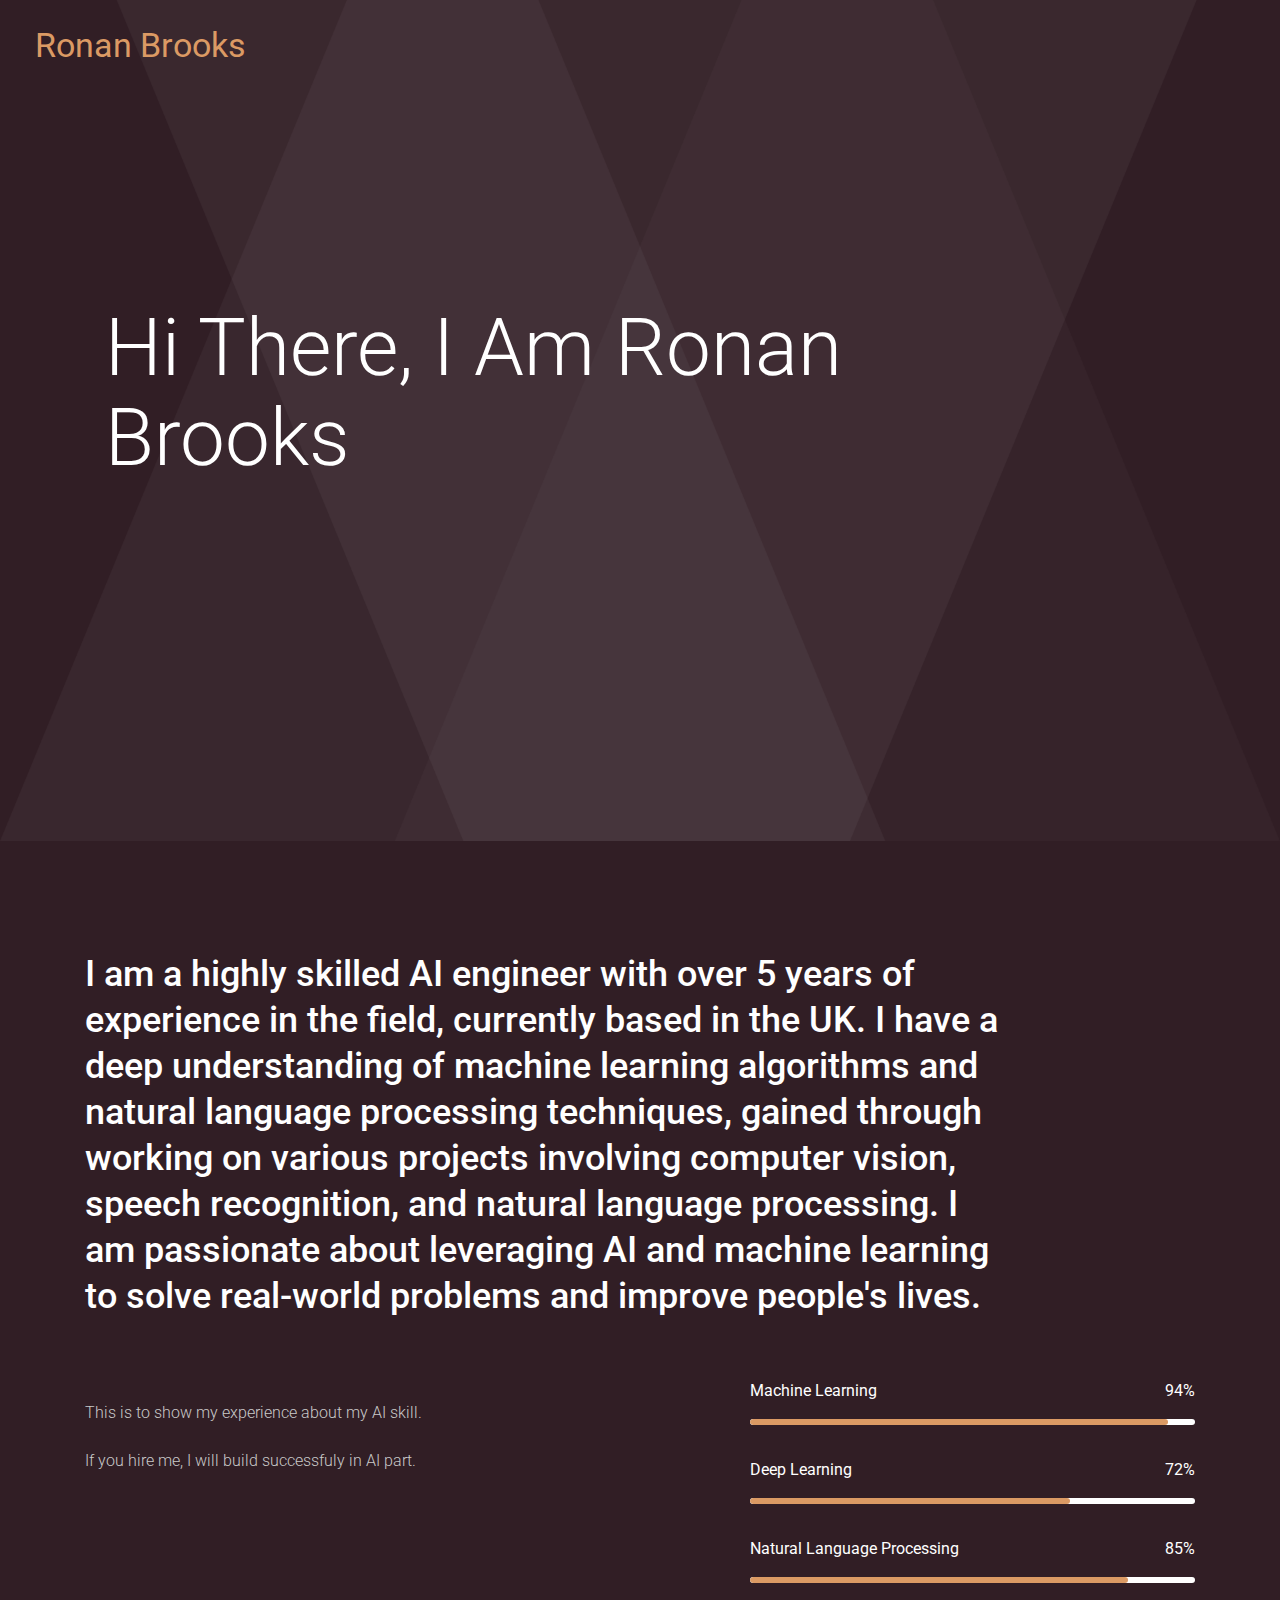
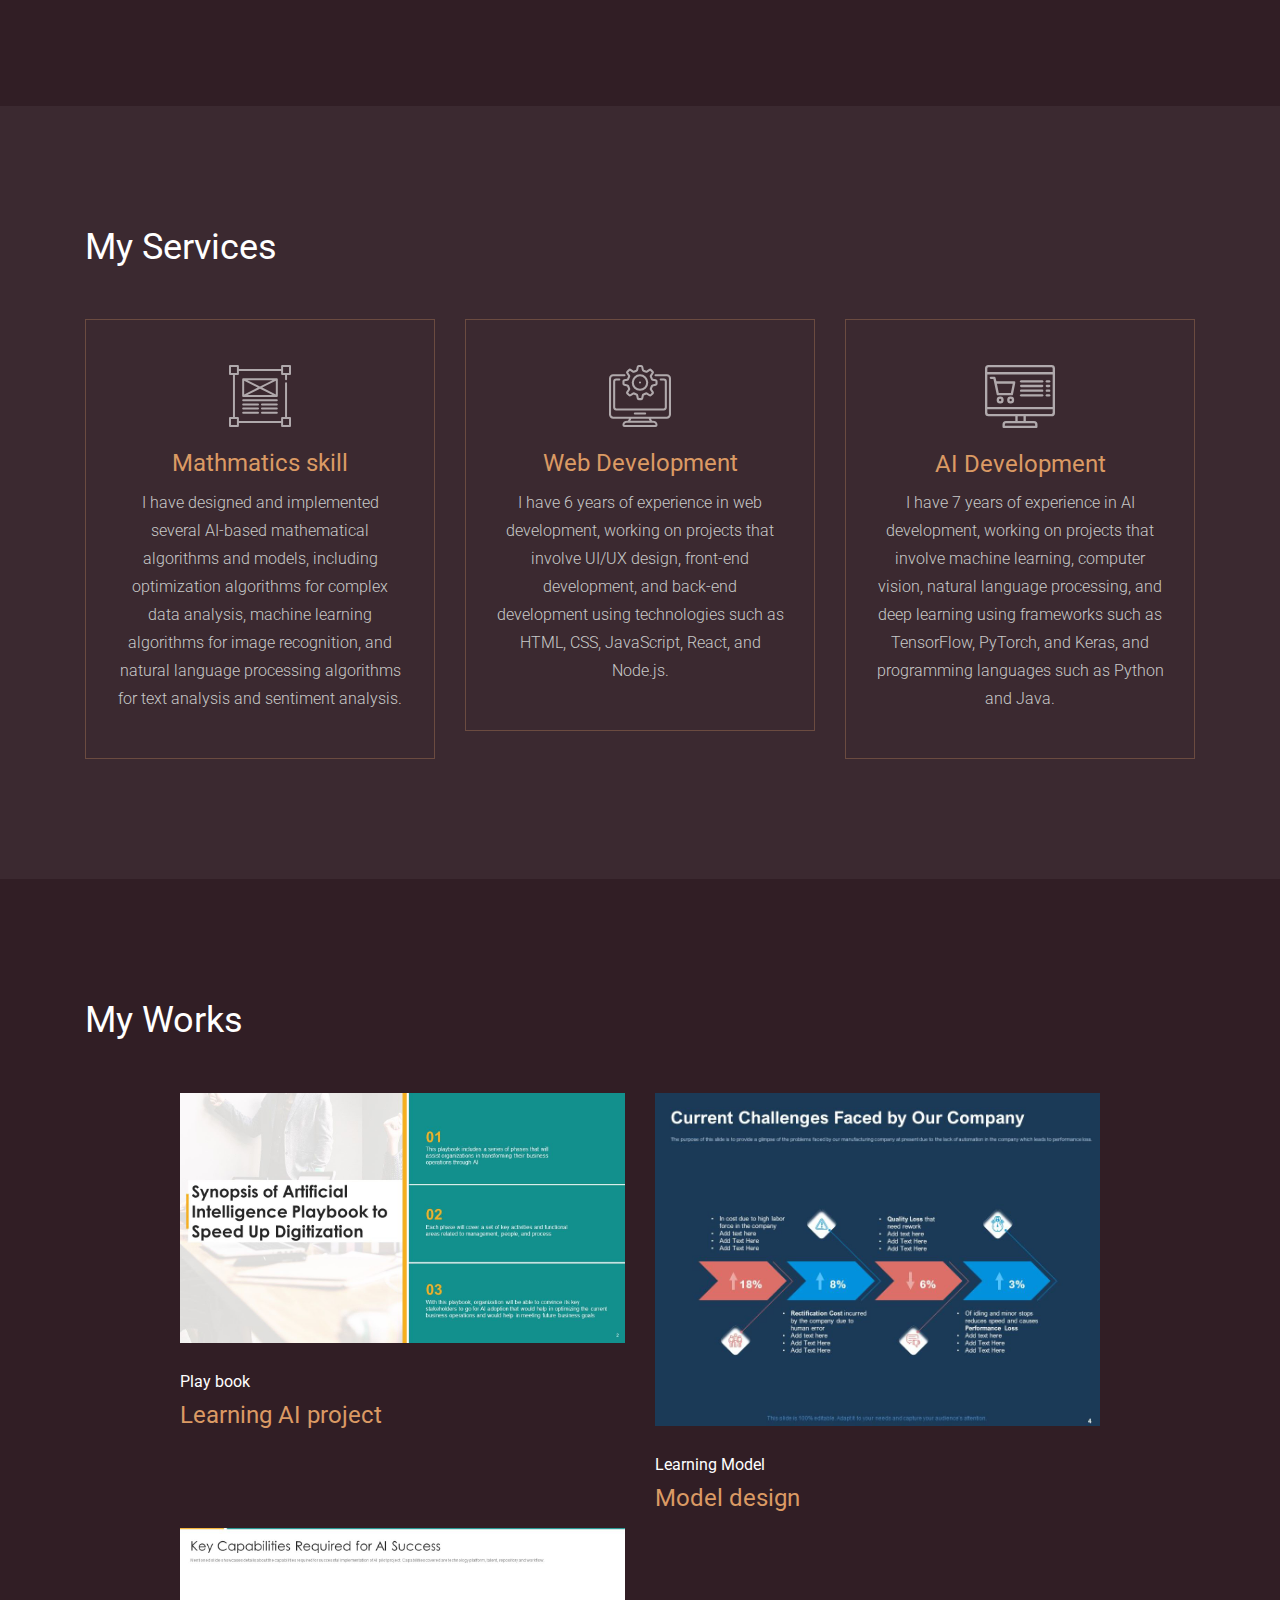
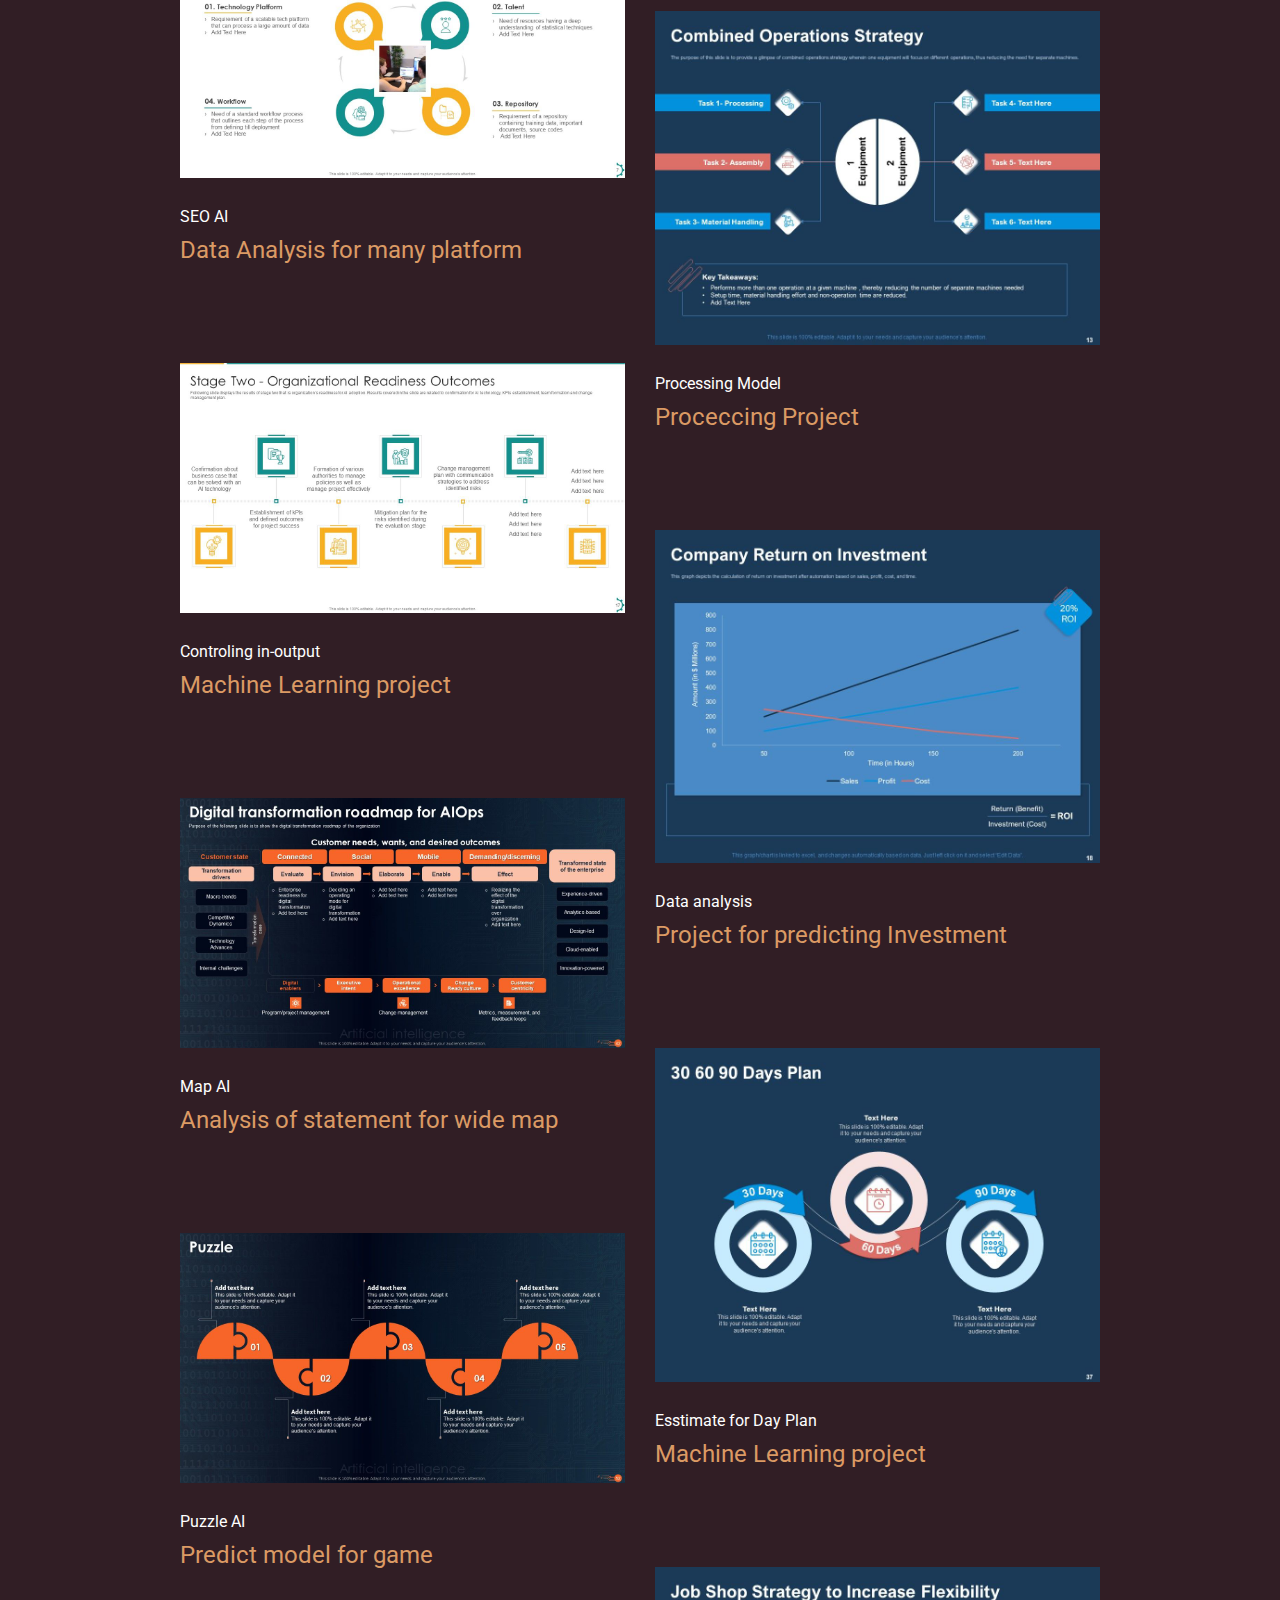
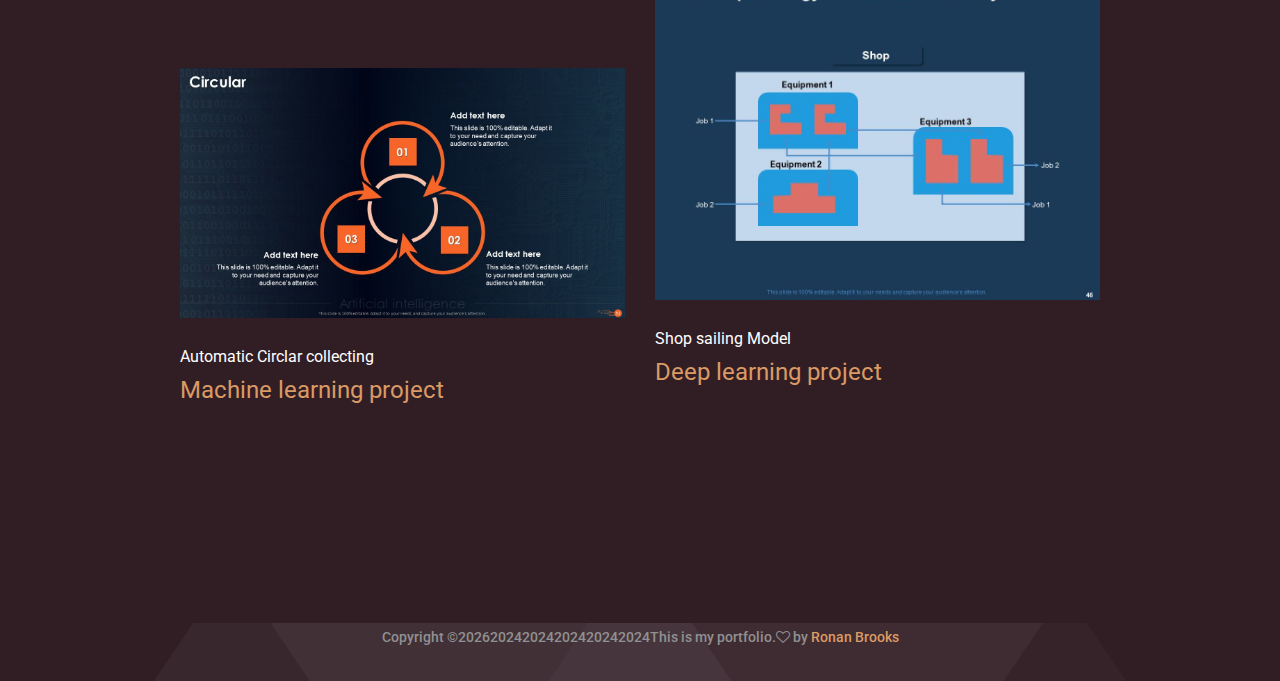
==== index.html @ c81366e7 "first update" ====
<!doctype html>
<html class="no-js" lang="zxx">

<head>
    <meta charset="utf-8">
    <meta http-equiv="x-ua-compatible" content="ie=edge">
    <title>Ronan Brooks</title>
    <meta name="description" content="">
    <meta name="viewport" content="width=device-width, initial-scale=1">

    <!-- <link rel="manifest" href="site.webmanifest"> -->
    <link rel="shortcut icon" type="image/x-icon" href="img/favicon.png">
    <!-- Place favicon.ico in the root directory -->

    <!-- CSS here -->
    <link rel="stylesheet" href="css/bootstrap.min.css">
    <link rel="stylesheet" href="css/owl.carousel.min.css">
    <link rel="stylesheet" href="css/magnific-popup.css">
    <link rel="stylesheet" href="css/font-awesome.min.css">
    <link rel="stylesheet" href="css/themify-icons.css">
    <link rel="stylesheet" href="css/nice-select.css">
    <link rel="stylesheet" href="css/flaticon.css">
    <link rel="stylesheet" href="css/gijgo.css">
    <link rel="stylesheet" href="css/animate.css">
    <link rel="stylesheet" href="css/slick.css">
    <link rel="stylesheet" href="css/slicknav.css">

    <link rel="stylesheet" href="css/style.css">
    <!-- <link rel="stylesheet" href="css/responsive.css"> -->
</head>

<body>
    <!--[if lte IE 9]>
            <p class="browserupgrade">You are using an <strong>outdated</strong> browser. Please <a href="https://browsehappy.com/">upgrade your browser</a> to improve your experience and security.</p>
        <![endif]-->

    <!-- header-start -->
    <header>
        <div class="header-area ">
            <div id="sticky-header" class="main-header-area sticky">
                <div class="container-fluid ">
                    <div class="header_bottom_border">
                        <div class="row align-items-center">
                            <div class="col-xl-3 col-lg-2">
                                <div class="logo">
                                    <a href="index.html" class="logo-title">
                                        Ronan Brooks
                                    </a>
                                </div>
                            </div>
                            <div class="col-xl-6 col-lg-7">
                                <div class="main-menu  d-none d-lg-block">
                                    <nav>
                                        <ul id="navigation">
                                            
                                            
                                        </ul>
                                    </nav>
                                </div>
                            </div>
                            <div class="col-xl-3 col-lg-3 d-none d-lg-block">
                                <div class="Appointment">
                                    <div class="book_btn d-none d-lg-block">
                                        
                                    </div>
                                </div>
                            </div>
                            <div class="col-12">
                                <div class="mobile_menu d-block d-lg-none"><div class="slicknav_menu"><a href="#" aria-haspopup="true" role="button" tabindex="0" class="slicknav_btn slicknav_collapsed" style="outline: none;"><span class="slicknav_menutxt">MENU</span><span class="slicknav_icon"><span class="slicknav_icon-bar"></span><span class="slicknav_icon-bar"></span><span class="slicknav_icon-bar"></span></span></a><ul class="slicknav_nav slicknav_hidden" aria-hidden="true" role="menu" style="display: none;">
                                            
                                            
                                        </ul></div><div class="slicknav_menu"><a href="#" aria-haspopup="true" role="button" tabindex="0" class="slicknav_btn slicknav_collapsed" style="outline: none;"><span class="slicknav_menutxt">MENU</span><span class="slicknav_icon"><span class="slicknav_icon-bar"></span><span class="slicknav_icon-bar"></span><span class="slicknav_icon-bar"></span></span></a><ul class="slicknav_nav slicknav_hidden" aria-hidden="true" role="menu" style="display: none;">
                                            
                                            
                                        </ul></div><div class="slicknav_menu"><a href="#" aria-haspopup="true" role="button" tabindex="0" class="slicknav_btn slicknav_collapsed" style="outline: none;"><span class="slicknav_menutxt">MENU</span><span class="slicknav_icon"><span class="slicknav_icon-bar"></span><span class="slicknav_icon-bar"></span><span class="slicknav_icon-bar"></span></span></a><ul class="slicknav_nav slicknav_hidden" aria-hidden="true" role="menu" style="display: none;">
                                            
                                            
                                        </ul></div><div class="slicknav_menu"><a href="#" aria-haspopup="true" role="button" tabindex="0" class="slicknav_btn slicknav_collapsed" style="outline: none;"><span class="slicknav_menutxt">MENU</span><span class="slicknav_icon"><span class="slicknav_icon-bar"></span><span class="slicknav_icon-bar"></span><span class="slicknav_icon-bar"></span></span></a><ul class="slicknav_nav slicknav_hidden" aria-hidden="true" role="menu" style="display: none;">
                                            
                                            
                                        </ul></div><div class="slicknav_menu"><a href="#" aria-haspopup="true" role="button" tabindex="0" class="slicknav_btn slicknav_collapsed" style="outline: none;"><span class="slicknav_menutxt">MENU</span><span class="slicknav_icon"><span class="slicknav_icon-bar"></span><span class="slicknav_icon-bar"></span><span class="slicknav_icon-bar"></span></span></a><ul class="slicknav_nav slicknav_hidden" aria-hidden="true" role="menu" style="display: none;">
                                            <li><a href="single-blog.html" role="menuitem" tabindex="-1">Resume</a></li>
                                            <li><a href="contact.html" role="menuitem" tabindex="-1">Contact</a></li>
                                        </ul></div></div>
                            </div>
                        </div>
                    </div>

                </div>
            </div>
        </div>
    </header>
    <!-- header-end -->

    <!-- slider_area_start -->
    <div class="slider_area">
        <div class="single_slider  d-flex align-items-center slider_bg_1"">
                        <img src="../Ronan Brooks/img/about/sss.PNG" style="opacity: 0.4;border-radius: 50%; display: flex; padding-left: 40px;" alt="">
            <div class="container">
                <div class="row align-items-center position-relative">
                    <div class="col-lg-9">
                        <div class="slider_text">
                            <h3>Hi there, I am Ronan Brooks 
                                </h3>
                        
                        </div>
                    </div>
                    <div class="my_img d-none d-lg-block">
                        <!-- <img src="../Ronan Brooks/img/about/sss.PNG" style="opacity: 0.4;" alt=""> -->
                    </div>
                </div>
            </div>
        </div>
    </div>
    <!-- slider_area_end -->

    <div class="download_area">
        <div class="container">
            <div class="row">
                <div class="col-xl-10">
                    <div class="download_text">
                        <h3>I am a highly skilled AI engineer with over 5 years of experience in the field, currently based in the UK.
                            I have a deep understanding of machine learning algorithms and natural language processing techniques, gained through working on various projects involving computer vision, speech recognition, and natural language processing.
                            I am passionate about leveraging AI and machine learning to solve real-world problems and improve people's lives. </h3>
                    </div>
                </div>
            </div>
            <div class="row">
                <div class="col-lg-6 col-md-6">
                    <div class="download_left">
                        <p>This is to show my experience about my AI skill.
                        </p>
                        <p>If you hire me, I will build successfuly in AI part. </p>
                        
                    </div>
                </div>
                <div class="col-lg-5 offset-lg-1 col-md-6">
                    <div class="progress_skills">
                        <div class="single_progress">
                            <div class="label d-flex justify-content-between">
                                <span>Machine Learning</span>
                                <span>94%</span>
                            </div>
                                <div class="progress">
                                        <div class="progress-bar " role="progressbar" style="width: 94%" aria-valuenow="25" aria-valuemin="0" aria-valuemax="100"></div>
                                      </div>
                        </div>
                        <div class="single_progress">
                                <div class="label d-flex justify-content-between">
                                        <span>Deep Learning</span>
                                        <span>72%</span>
                                    </div>
                                <div class="progress">
                                        <div class="progress-bar " role="progressbar" style="width: 72%" aria-valuenow="25" aria-valuemin="0" aria-valuemax="100"></div>
                                      </div>
                        </div>
                        <div class="single_progress">
                                <div class="label d-flex justify-content-between">
                                        <span>Natural Language Processing</span>
                                        <span>85%</span>
                                    </div>
                                <div class="progress">
                                        <div class="progress-bar" role="progressbar" style="width: 85%" aria-valuenow="25" aria-valuemin="0" aria-valuemax="100"></div>
                                      </div>
                        </div>
                    </div>
                </div>
            </div>
        </div>
    </div>

    <!-- service_area start  -->
    <div class="service_area">
        <div class="container">
            <div class="row">
                <div class="col-xl-12">
                    <div class="section_title mb-50">
                        <h3>My Services</h3>
                    </div>
                </div>
            </div>
            <div class="row">
                <div class="col-lg-4 col-md-6">
                    <div class="single_service text-center">
                        <div class="icon">
                            <img src="img/svg_icon/1.svg" alt="">
                        </div>
                        <h3>
                                Mathmatics skill
                        </h3>
                        <p>I have designed and implemented several AI-based mathematical algorithms and models, including optimization algorithms for complex data analysis, machine learning algorithms for image recognition, and natural language processing algorithms for text analysis and sentiment analysis.</p>
                    </div>
                </div>
                <div class="col-lg-4 col-md-6">
                    <div class="single_service text-center">
                        <div class="icon">
                            <img src="img/svg_icon/2.svg" alt="">
                        </div>
                        <h3>
                                Web Development
                        </h3>
                        <p>I have 6 years of experience in web development, working on projects that involve UI/UX design, front-end development, and back-end development using technologies such as HTML, CSS, JavaScript, React, and Node.js.</p>
                    </div>
                </div>
                <div class="col-lg-4 col-md-6">
                    <div class="single_service text-center">
                        <div class="icon">
                            <img src="img/svg_icon/3.svg" alt="">
                        </div>
                        <h3>
                                AI Development
                        </h3>
                        <p>I have 7 years of experience in AI development, working on projects that involve machine learning, computer vision, natural language processing, and deep learning using frameworks such as TensorFlow, PyTorch, and Keras, and programming languages such as Python and Java.</p>
                    </div>
                </div>
            </div>
        </div>
    </div>
    <!-- service_area end  -->

    <!-- gallery_area start  -->
    <div class="gallery_area">
        <div class="container">
            <div class="row">
                <div class="col-xl-12">
                    <div class="section_title mb-50">
                        <h3>My Works</h3>
                    </div>
                </div>
            </div>
            <div class="row justify-content-center">
                <div class="col-xl-10 col-lg-10">
                    <div class="row">
                        <div class="col-xl-6 col-lg-6 col-md-6">
                            <div class="single_gallery">
                                <div class="thumb">
                                    <img src="img/gallery/12.jpg" alt="">
                                </div>
                                <div class="gallery_heading">
                                    <span>Play book</span>
                                    <a href="works_details.html"><h4>Learning AI project</h4></a>
                                </div>
                            </div>
                            <div class="single_gallery">
                                <div class="thumb">
                                    <img src="img/gallery/13.jpg" alt="">
                                </div>
                                <div class="gallery_heading">
                                    <span>SEO AI</span>
                                    <a href="works_details.html"><h4>Data Analysis for many platform</h4></a>
                                </div>
                            </div>
                            <div class="single_gallery">
                                <div class="thumb">
                                    <img src="img/gallery/14.jpg" alt="">
                                </div>
                                <div class="gallery_heading">
                                    <span>Controling in-output</span>
                                    <a href="works_details.html"><h4>Machine Learning project</h4></a>
                                </div>
                            </div>
                            
                            <div class="single_gallery">
                                
                                
                            </div>
                            
                            
                            
                            <div class="single_gallery">
                                <div class="thumb">
                                    <img src="img/gallery/20.jpg" alt="">
                                </div>
                                <div class="gallery_heading">
                                    <span>Map AI</span>
                                    <a href="works_details.html"><h4>Analysis of statement for wide map</h4></a>
                                </div>
                            </div>
                            <div class="single_gallery">
                                <div class="thumb">
                                    <img src="img/gallery/21.jpg" alt="">
                                </div>
                                <div class="gallery_heading">
                                    <span>Puzzle AI</span>
                                    <a href="works_details.html"><h4>Predict model for game</h4></a>
                                </div>
                            </div>
                            <div class="single_gallery">
                                <div class="thumb">
                                    <img src="img/gallery/22.jpg" alt="">
                                </div>
                                <div class="gallery_heading">
                                    <span>Automatic Circlar collecting</span>
                                    <a href="works_details.html"><h4>Machine learning project</h4></a>
                                </div>
                            </div>

                        </div>
                        <div class="col-xl-6 col-lg-6 col-md-6">
                            <div class="single_gallery">
                                <div class="thumb">
                                    <img src="img/gallery/1.jpg" alt="">
                                </div>
                                <div class="gallery_heading">
                                    <span>Learning Model</span>
                                    <a href="works_details.html"><h4>Model design</h4></a>
                                </div>
                            </div>
                            <div class="single_gallery">
                                <div class="thumb">
                                    <img src="img/gallery/2.jpg" alt="">
                                </div>
                                <div class="gallery_heading">
                                    <span>Processing Model</span>
                                    <a href="works_details.html"><h4>Proceccing Project</h4></a>
                                </div>
                            </div>
                            <div class="single_gallery">
                                <div class="thumb">
                                    <img src="img/gallery/3.jpg" alt="">
                                </div>
                                <div class="gallery_heading">
                                    <span>Data analysis</span>
                                    <a href="works_details.html"><h4>Project for predicting Investment</h4></a>
                                </div>
                            </div>
                            <div class="single_gallery">
                                <div class="thumb">
                                    <img src="img/gallery/4.jpg" alt="">
                                </div>
                                <div class="gallery_heading">
                                    <span>Esstimate for Day Plan</span>
                                    <a href="works_details.html"><h4>Machine Learning project</h4></a>
                                </div>
                            </div>
                            <div class="single_gallery">
                                <div class="thumb">
                                    <img src="img/gallery/5.jpg" alt="">
                                </div>
                                <div class="gallery_heading">
                                    <span>Shop sailing Model</span>
                                    <a href="works_details.html"><h4>Deep learning project</h4></a>
                                </div>
                            </div>
                            
                            
                            
                            
                            

                        </div>                        
                    </div>
                    <div class="row">
                        
                    </div>
                </div>
            </div>
        </div>
    </div>
    <!-- gallery_area end  -->

        <!-- testimonial_area  -->
        
        <!-- /testimonial_area  -->
    

    <!-- footer start -->
    <footer class="footer">
        
        <div class="copy-right_text">
            <div class="container">
                <div class="footer_border"></div>
                <div class="row">
                    <div class="col-xl-12">
                        <p class="copy_right text-center">
                            <!-- Link back to Colorlib can't be removed. Template is licensed under CC BY 3.0. -->
Copyright ©<script>document.write(new Date().getFullYear());</script>20242024202420242024This is my portfolio.<i class="fa fa-heart-o" aria-hidden="true"></i> by <a href="#" target="_blank">Ronan Brooks</a>
<!-- Link back to Colorlib can't be removed. Template is licensed under CC BY 3.0. -->
                        </p>
                    </div>
                </div>
            </div>
        </div>
    </footer>
    <!--/ footer end  -->

    <!-- link that opens popup -->
    <script src=" https://cdnjs.cloudflare.com/ajax/libs/jqueryui/1.12.1/jquery-ui.min.js"> </script>
    <!-- JS here -->
    <script src="js/vendor/modernizr-3.5.0.min.js"></script>
    <script src="js/vendor/jquery-1.12.4.min.js"></script>
    <script src="js/popper.min.js"></script>
    <script src="js/bootstrap.min.js"></script>
    <script src="js/owl.carousel.min.js"></script>
    <script src="js/isotope.pkgd.min.js"></script>
    <script src="js/ajax-form.js"></script>
    <script src="js/waypoints.min.js"></script>
    <script src="js/jquery.counterup.min.js"></script>
    <script src="js/imagesloaded.pkgd.min.js"></script>
    <script src="js/scrollIt.js"></script>
    <script src="js/jquery.scrollUp.min.js"></script>
    <script src="js/wow.min.js"></script>
    <script src="js/nice-select.min.js"></script>
    <script src="js/jquery.slicknav.min.js"></script>
    <script src="js/jquery.magnific-popup.min.js"></script>
    <script src="js/plugins.js"></script>
    <!-- <script src="js/gijgo.min.js"></script> -->
    <script src="js/slick.min.js"></script>



    <!--contact js-->
    <script src="js/contact.js"></script>
    <script src="js/jquery.ajaxchimp.min.js"></script>
    <script src="js/jquery.form.js"></script>
    <script src="js/jquery.validate.min.js"></script>
    <script src="js/mail-script.js"></script>


    <script src="js/main.js"></script>


<a id="scrollUp" href="#top" style="position: fixed; z-index: 2147483647; display: none;"><i class="fa fa-angle-double-up"></i></a>

<a id="scrollUp" href="#top" style="position: fixed; z-index: 2147483647;"><i class="fa fa-angle-double-up"></i></a>

<a id="scrollUp" href="#top" style="position: fixed; z-index: 2147483647; display: block;"><i class="fa fa-angle-double-up"></i></a></body>

</html>
---- css/themify-icons.css ----
@font-face {
	font-family: 'themify';
	src:url('../fonts/themify.eot?-fvbane');
	src:url('../fonts/themify.eot?#iefix-fvbane') format('embedded-opentype'),
		url('../fonts/themify.woff?-fvbane') format('woff'),
		url('../fonts/themify.ttf?-fvbane') format('truetype'),
		url('../fonts/themify.svg?-fvbane#themify') format('svg');
	font-weight: normal;
	font-style: normal;
}

[class^="ti-"], [class*=" ti-"] {
	font-family: 'themify';
	/* speak: none; */
	font-style: normal;
	font-weight: normal;
	font-variant: normal;
	text-transform: none;
	line-height: 1;

	/* Better Font Rendering =========== */
	-webkit-font-smoothing: antialiased;
	-moz-osx-font-smoothing: grayscale;
}

.ti-wand:before {
	content: "\e600";
}
.ti-volume:before {
	content: "\e601";
}
.ti-user:before {
	content: "\e602";
}
.ti-unlock:before {
	content: "\e603";
}
.ti-unlink:before {
	content: "\e604";
}
.ti-trash:before {
	content: "\e605";
}
.ti-thought:before {
	content: "\e606";
}
.ti-target:before {
	content: "\e607";
}
.ti-tag:before {
	content: "\e608";
}
.ti-tablet:before {
	content: "\e609";
}
.ti-star:before {
	content: "\e60a";
}
.ti-spray:before {
	content: "\e60b";
}
.ti-signal:before {
	content: "\e60c";
}
.ti-shopping-cart:before {
	content: "\e60d";
}
.ti-shopping-cart-full:before {
	content: "\e60e";
}
.ti-settings:before {
	content: "\e60f";
}
.ti-search:before {
	content: "\e610";
}
.ti-zoom-in:before {
	content: "\e611";
}
.ti-zoom-out:before {
	content: "\e612";
}
.ti-cut:before {
	content: "\e613";
}
.ti-ruler:before {
	content: "\e614";
}
.ti-ruler-pencil:before {
	content: "\e615";
}
.ti-ruler-alt:before {
	content: "\e616";
}
.ti-bookmark:before {
	content: "\e617";
}
.ti-bookmark-alt:before {
	content: "\e618";
}
.ti-reload:before {
	content: "\e619";
}
.ti-plus:before {
	content: "\e61a";
}
.ti-pin:before {
	content: "\e61b";
}
.ti-pencil:before {
	content: "\e61c";
}
.ti-pencil-alt:before {
	content: "\e61d";
}
.ti-paint-roller:before {
	content: "\e61e";
}
.ti-paint-bucket:before {
	content: "\e61f";
}
.ti-na:before {
	content: "\e620";
}
.ti-mobile:before {
	content: "\e621";
}
.ti-minus:before {
	content: "\e622";
}
.ti-medall:before {
	content: "\e623";
}
.ti-medall-alt:before {
	content: "\e624";
}
.ti-marker:before {
	content: "\e625";
}
.ti-marker-alt:before {
	content: "\e626";
}
.ti-arrow-up:before {
	content: "\e627";
}
.ti-arrow-right:before {
	content: "\e628";
}
.ti-arrow-left:before {
	content: "\e629";
}
.ti-arrow-down:before {
	content: "\e62a";
}
.ti-lock:before {
	content: "\e62b";
}
.ti-location-arrow:before {
	content: "\e62c";
}
.ti-link:before {
	content: "\e62d";
}
.ti-layout:before {
	content: "\e62e";
}
.ti-layers:before {
	content: "\e62f";
}
.ti-layers-alt:before {
	content: "\e630";
}
.ti-key:before {
	content: "\e631";
}
.ti-import:before {
	content: "\e632";
}
.ti-image:before {
	content: "\e633";
}
.ti-heart:before {
	content: "\e634";
}
.ti-heart-broken:before {
	content: "\e635";
}
.ti-hand-stop:before {
	content: "\e636";
}
.ti-hand-open:before {
	content: "\e637";
}
.ti-hand-drag:before {
	content: "\e638";
}
.ti-folder:before {
	content: "\e639";
}
.ti-flag:before {
	content: "\e63a";
}
.ti-flag-alt:before {
	content: "\e63b";
}
.ti-flag-alt-2:before {
	content: "\e63c";
}
.ti-eye:before {
	content: "\e63d";
}
.ti-export:before {
	content: "\e63e";
}
.ti-exchange-vertical:before {
	content: "\e63f";
}
.ti-desktop:before {
	content: "\e640";
}
.ti-cup:before {
	content: "\e641";
}
.ti-crown:before {
	content: "\e642";
}
.ti-comments:before {
	content: "\e643";
}
.ti-comment:before {
	content: "\e644";
}
.ti-comment-alt:before {
	content: "\e645";
}
.ti-close:before {
	content: "\e646";
}
.ti-clip:before {
	content: "\e647";
}
.ti-angle-up:before {
	content: "\e648";
}
.ti-angle-right:before {
	content: "\e649";
}
.ti-angle-left:before {
	content: "\e64a";
}
.ti-angle-down:before {
	content: "\e64b";
}
.ti-check:before {
	content: "\e64c";
}
.ti-check-box:before {
	content: "\e64d";
}
.ti-camera:before {
	content: "\e64e";
}
.ti-announcement:before {
	content: "\e64f";
}
.ti-brush:before {
	content: "\e650";
}
.ti-briefcase:before {
	content: "\e651";
}
.ti-bolt:before {
	content: "\e652";
}
.ti-bolt-alt:before {
	content: "\e653";
}
.ti-blackboard:before {
	content: "\e654";
}
.ti-bag:before {
	content: "\e655";
}
.ti-move:before {
	content: "\e656";
}
.ti-arrows-vertical:before {
	content: "\e657";
}
.ti-arrows-horizontal:before {
	content: "\e658";
}
.ti-fullscreen:before {
	content: "\e659";
}
.ti-arrow-top-right:before {
	content: "\e65a";
}
.ti-arrow-top-left:before {
	content: "\e65b";
}
.ti-arrow-circle-up:before {
	content: "\e65c";
}
.ti-arrow-circle-right:before {
	content: "\e65d";
}
.ti-arrow-circle-left:before {
	content: "\e65e";
}
.ti-arrow-circle-down:before {
	content: "\e65f";
}
.ti-angle-double-up:before {
	content: "\e660";
}
.ti-angle-double-right:before {
	content: "\e661";
}
.ti-angle-double-left:before {
	content: "\e662";
}
.ti-angle-double-down:before {
	content: "\e663";
}
.ti-zip:before {
	content: "\e664";
}
.ti-world:before {
	content: "\e665";
}
.ti-wheelchair:before {
	content: "\e666";
}
.ti-view-list:before {
	content: "\e667";
}
.ti-view-list-alt:before {
	content: "\e668";
}
.ti-view-grid:before {
	content: "\e669";
}
.ti-uppercase:before {
	content: "\e66a";
}
.ti-upload:before {
	content: "\e66b";
}
.ti-underline:before {
	content: "\e66c";
}
.ti-truck:before {
	content: "\e66d";
}
.ti-timer:before {
	content: "\e66e";
}
.ti-ticket:before {
	content: "\e66f";
}
.ti-thumb-up:before {
	content: "\e670";
}
.ti-thumb-down:before {
	content: "\e671";
}
.ti-text:before {
	content: "\e672";
}
.ti-stats-up:before {
	content: "\e673";
}
.ti-stats-down:before {
	content: "\e674";
}
.ti-split-v:before {
	content: "\e675";
}
.ti-split-h:before {
	content: "\e676";
}
.ti-smallcap:before {
	content: "\e677";
}
.ti-shine:before {
	content: "\e678";
}
.ti-shift-right:before {
	content: "\e679";
}
.ti-shift-left:before {
	content: "\e67a";
}
.ti-shield:before {
	content: "\e67b";
}
.ti-notepad:before {
	content: "\e67c";
}
.ti-server:before {
	content: "\e67d";
}
.ti-quote-right:before {
	content: "\e67e";
}
.ti-quote-left:before {
	content: "\e67f";
}
.ti-pulse:before {
	content: "\e680";
}
.ti-printer:before {
	content: "\e681";
}
.ti-power-off:before {
	content: "\e682";
}
.ti-plug:before {
	content: "\e683";
}
.ti-pie-chart:before {
	content: "\e684";
}
.ti-paragraph:before {
	content: "\e685";
}
.ti-panel:before {
	content: "\e686";
}
.ti-package:before {
	content: "\e687";
}
.ti-music:before {
	content: "\e688";
}
.ti-music-alt:before {
	content: "\e689";
}
.ti-mouse:before {
	content: "\e68a";
}
.ti-mouse-alt:before {
	content: "\e68b";
}
.ti-money:before {
	content: "\e68c";
}
.ti-microphone:before {
	content: "\e68d";
}
.ti-menu:before {
	content: "\e68e";
}
.ti-menu-alt:before {
	content: "\e68f";
}
.ti-map:before {
	content: "\e690";
}
.ti-map-alt:before {
	content: "\e691";
}
.ti-loop:before {
	content: "\e692";
}
.ti-location-pin:before {
	content: "\e693";
}
.ti-list:before {
	content: "\e694";
}
.ti-light-bulb:before {
	content: "\e695";
}
.ti-Italic:before {
	content: "\e696";
}
.ti-info:before {
	content: "\e697";
}
.ti-infinite:before {
	content: "\e698";
}
.ti-id-badge:before {
	content: "\e699";
}
.ti-hummer:before {
	content: "\e69a";
}
.ti-home:before {
	content: "\e69b";
}
.ti-help:before {
	content: "\e69c";
}
.ti-headphone:before {
	content: "\e69d";
}
.ti-harddrives:before {
	content: "\e69e";
}
.ti-harddrive:before {
	content: "\e69f";
}
.ti-gift:before {
	content: "\e6a0";
}
.ti-game:before {
	content: "\e6a1";
}
.ti-filter:before {
	content: "\e6a2";
}
.ti-files:before {
	content: "\e6a3";
}
.ti-file:before {
	content: "\e6a4";
}
.ti-eraser:before {
	content: "\e6a5";
}
.ti-envelope:before {
	content: "\e6a6";
}
.ti-download:before {
	content: "\e6a7";
}
.ti-direction:before {
	content: "\e6a8";
}
.ti-direction-alt:before {
	content: "\e6a9";
}
.ti-dashboard:before {
	content: "\e6aa";
}
.ti-control-stop:before {
	content: "\e6ab";
}
.ti-control-shuffle:before {
	content: "\e6ac";
}
.ti-control-play:before {
	content: "\e6ad";
}
.ti-control-pause:before {
	content: "\e6ae";
}
.ti-control-forward:before {
	content: "\e6af";
}
.ti-control-backward:before {
	content: "\e6b0";
}
.ti-cloud:before {
	content: "\e6b1";
}
.ti-cloud-up:before {
	content: "\e6b2";
}
.ti-cloud-down:before {
	content: "\e6b3";
}
.ti-clipboard:before {
	content: "\e6b4";
}
.ti-car:before {
	content: "\e6b5";
}
.ti-calendar:before {
	content: "\e6b6";
}
.ti-book:before {
	content: "\e6b7";
}
.ti-bell:before {
	content: "\e6b8";
}
.ti-basketball:before {
	content: "\e6b9";
}
.ti-bar-chart:before {
	content: "\e6ba";
}
.ti-bar-chart-alt:before {
	content: "\e6bb";
}
.ti-back-right:before {
	content: "\e6bc";
}
.ti-back-left:before {
	content: "\e6bd";
}
.ti-arrows-corner:before {
	content: "\e6be";
}
.ti-archive:before {
	content: "\e6bf";
}
.ti-anchor:before {
	content: "\e6c0";
}
.ti-align-right:before {
	content: "\e6c1";
}
.ti-align-left:before {
	content: "\e6c2";
}
.ti-align-justify:before {
	content: "\e6c3";
}
.ti-align-center:before {
	content: "\e6c4";
}
.ti-alert:before {
	content: "\e6c5";
}
.ti-alarm-clock:before {
	content: "\e6c6";
}
.ti-agenda:before {
	content: "\e6c7";
}
.ti-write:before {
	content: "\e6c8";
}
.ti-window:before {
	content: "\e6c9";
}
.ti-widgetized:before {
	content: "\e6ca";
}
.ti-widget:before {
	content: "\e6cb";
}
.ti-widget-alt:before {
	content: "\e6cc";
}
.ti-wallet:before {
	content: "\e6cd";
}
.ti-video-clapper:before {
	content: "\e6ce";
}
.ti-video-camera:before {
	content: "\e6cf";
}
.ti-vector:before {
	content: "\e6d0";
}
.ti-themify-logo:before {
	content: "\e6d1";
}
.ti-themify-favicon:before {
	content: "\e6d2";
}
.ti-themify-favicon-alt:before {
	content: "\e6d3";
}
.ti-support:before {
	content: "\e6d4";
}
.ti-stamp:before {
	content: "\e6d5";
}
.ti-split-v-alt:before {
	content: "\e6d6";
}
.ti-slice:before {
	content: "\e6d7";
}
.ti-shortcode:before {
	content: "\e6d8";
}
.ti-shift-right-alt:before {
	content: "\e6d9";
}
.ti-shift-left-alt:before {
	content: "\e6da";
}
.ti-ruler-alt-2:before {
	content: "\e6db";
}
.ti-receipt:before {
	content: "\e6dc";
}
.ti-pin2:before {
	content: "\e6dd";
}
.ti-pin-alt:before {
	content: "\e6de";
}
.ti-pencil-alt2:before {
	content: "\e6df";
}
.ti-palette:before {
	content: "\e6e0";
}
.ti-more:before {
	content: "\e6e1";
}
.ti-more-alt:before {
	content: "\e6e2";
}
.ti-microphone-alt:before {
	content: "\e6e3";
}
.ti-magnet:before {
	content: "\e6e4";
}
.ti-line-double:before {
	content: "\e6e5";
}
.ti-line-dotted:before {
	content: "\e6e6";
}
.ti-line-dashed:before {
	content: "\e6e7";
}
.ti-layout-width-full:before {
	content: "\e6e8";
}
.ti-layout-width-default:before {
	content: "\e6e9";
}
.ti-layout-width-default-alt:before {
	content: "\e6ea";
}
.ti-layout-tab:before {
	content: "\e6eb";
}
.ti-layout-tab-window:before {
	content: "\e6ec";
}
.ti-layout-tab-v:before {
	content: "\e6ed";
}
.ti-layout-tab-min:before {
	content: "\e6ee";
}
.ti-layout-slider:before {
	content: "\e6ef";
}
.ti-layout-slider-alt:before {
	content: "\e6f0";
}
.ti-layout-sidebar-right:before {
	content: "\e6f1";
}
.ti-layout-sidebar-none:before {
	content: "\e6f2";
}
.ti-layout-sidebar-left:before {
	content: "\e6f3";
}
.ti-layout-placeholder:before {
	content: "\e6f4";
}
.ti-layout-menu:before {
	content: "\e6f5";
}
.ti-layout-menu-v:before {
	content: "\e6f6";
}
.ti-layout-menu-separated:before {
	content: "\e6f7";
}
.ti-layout-menu-full:before {
	content: "\e6f8";
}
.ti-layout-media-right-alt:before {
	content: "\e6f9";
}
.ti-layout-media-right:before {
	content: "\e6fa";
}
.ti-layout-media-overlay:before {
	content: "\e6fb";
}
.ti-layout-media-overlay-alt:before {
	content: "\e6fc";
}
.ti-layout-media-overlay-alt-2:before {
	content: "\e6fd";
}
.ti-layout-media-left-alt:before {
	content: "\e6fe";
}
.ti-layout-media-left:before {
	content: "\e6ff";
}
.ti-layout-media-center-alt:before {
	content: "\e700";
}
.ti-layout-media-center:before {
	content: "\e701";
}
.ti-layout-list-thumb:before {
	content: "\e702";
}
.ti-layout-list-thumb-alt:before {
	content: "\e703";
}
.ti-layout-list-post:before {
	content: "\e704";
}
.ti-layout-list-large-image:before {
	content: "\e705";
}
.ti-layout-line-solid:before {
	content: "\e706";
}
.ti-layout-grid4:before {
	content: "\e707";
}
.ti-layout-grid3:before {
	content: "\e708";
}
.ti-layout-grid2:before {
	content: "\e709";
}
.ti-layout-grid2-thumb:before {
	content: "\e70a";
}
.ti-layout-cta-right:before {
	content: "\e70b";
}
.ti-layout-cta-left:before {
	content: "\e70c";
}
.ti-layout-cta-center:before {
	content: "\e70d";
}
.ti-layout-cta-btn-right:before {
	content: "\e70e";
}
.ti-layout-cta-btn-left:before {
	content: "\e70f";
}
.ti-layout-column4:before {
	content: "\e710";
}
.ti-layout-column3:before {
	content: "\e711";
}
.ti-layout-column2:before {
	content: "\e712";
}
.ti-layout-accordion-separated:before {
	content: "\e713";
}
.ti-layout-accordion-merged:before {
	content: "\e714";
}
.ti-layout-accordion-list:before {
	content: "\e715";
}
.ti-ink-pen:before {
	content: "\e716";
}
.ti-info-alt:before {
	content: "\e717";
}
.ti-help-alt:before {
	content: "\e718";
}
.ti-headphone-alt:before {
	content: "\e719";
}
.ti-hand-point-up:before {
	content: "\e71a";
}
.ti-hand-point-right:before {
	content: "\e71b";
}
.ti-hand-point-left:before {
	content: "\e71c";
}
.ti-hand-point-down:before {
	content: "\e71d";
}
.ti-gallery:before {
	content: "\e71e";
}
.ti-face-smile:before {
	content: "\e71f";
}
.ti-face-sad:before {
	content: "\e720";
}
.ti-credit-card:before {
	content: "\e721";
}
.ti-control-skip-forward:before {
	content: "\e722";
}
.ti-control-skip-backward:before {
	content: "\e723";
}
.ti-control-record:before {
	content: "\e724";
}
.ti-control-eject:before {
	content: "\e725";
}
.ti-comments-smiley:before {
	content: "\e726";
}
.ti-brush-alt:before {
	content: "\e727";
}
.ti-youtube:before {
	content: "\e728";
}
.ti-vimeo:before {
	content: "\e729";
}
.ti-twitter:before {
	content: "\e72a";
}
.ti-time:before {
	content: "\e72b";
}
.ti-tumblr:before {
	content: "\e72c";
}
.ti-skype:before {
	content: "\e72d";
}
.ti-share:before {
	content: "\e72e";
}
.ti-share-alt:before {
	content: "\e72f";
}
.ti-rocket:before {
	content: "\e730";
}
.ti-pinterest:before {
	content: "\e731";
}
.ti-new-window:before {
	content: "\e732";
}
.ti-microsoft:before {
	content: "\e733";
}
.ti-list-ol:before {
	content: "\e734";
}
.ti-linkedin:before {
	content: "\e735";
}
.ti-layout-sidebar-2:before {
	content: "\e736";
}
.ti-layout-grid4-alt:before {
	content: "\e737";
}
.ti-layout-grid3-alt:before {
	content: "\e738";
}
.ti-layout-grid2-alt:before {
	content: "\e739";
}
.ti-layout-column4-alt:before {
	content: "\e73a";
}
.ti-layout-column3-alt:before {
	content: "\e73b";
}
.ti-layout-column2-alt:before {
	content: "\e73c";
}
.ti-instagram:before {
	content: "\e73d";
}
.ti-google:before {
	content: "\e73e";
}
.ti-github:before {
	content: "\e73f";
}
.ti-flickr:before {
	content: "\e740";
}
.ti-facebook:before {
	content: "\e741";
}
.ti-dropbox:before {
	content: "\e742";
}
.ti-dribbble:before {
	content: "\e743";
}
.ti-apple:before {
	content: "\e744";
}
.ti-android:before {
	content: "\e745";
}
.ti-save:before {
	content: "\e746";
}
.ti-save-alt:before {
	content: "\e747";
}
.ti-yahoo:before {
	content: "\e748";
}
.ti-wordpress:before {
	content: "\e749";
}
.ti-vimeo-alt:before {
	content: "\e74a";
}
.ti-twitter-alt:before {
	content: "\e74b";
}
.ti-tumblr-alt:before {
	content: "\e74c";
}
.ti-trello:before {
	content: "\e74d";
}
.ti-stack-overflow:before {
	content: "\e74e";
}
.ti-soundcloud:before {
	content: "\e74f";
}
.ti-sharethis:before {
	content: "\e750";
}
.ti-sharethis-alt:before {
	content: "\e751";
}
.ti-reddit:before {
	content: "\e752";
}
.ti-pinterest-alt:before {
	content: "\e753";
}
.ti-microsoft-alt:before {
	content: "\e754";
}
.ti-linux:before {
	content: "\e755";
}
.ti-jsfiddle:before {
	content: "\e756";
}
.ti-joomla:before {
	content: "\e757";
}
.ti-html5:before {
	content: "\e758";
}
.ti-flickr-alt:before {
	content: "\e759";
}
.ti-email:before {
	content: "\e75a";
}
.ti-drupal:before {
	content: "\e75b";
}
.ti-dropbox-alt:before {
	content: "\e75c";
}
.ti-css3:before {
	content: "\e75d";
}
.ti-rss:before {
	content: "\e75e";
}
.ti-rss-alt:before {
	content: "\e75f";
}
---- css/nice-select.css ----
.nice-select {
  -webkit-tap-highlight-color: transparent;
  background-color: #fff;
  border-radius: 5px;
  border: solid 1px #e8e8e8;
  box-sizing: border-box;
  clear: both;
  cursor: pointer;
  display: block;
  float: left;
  font-family: inherit;
  font-size: 14px;
  font-weight: normal;
  height: 42px;
  line-height: 40px;
  outline: none;
  padding-left: 18px;
  padding-right: 30px;
  position: relative;
  text-align: left !important;
  -webkit-transition: all 0.2s ease-in-out;
  transition: all 0.2s ease-in-out;
  -webkit-user-select: none;
     -moz-user-select: none;
      -ms-user-select: none;
          user-select: none;
  white-space: nowrap;
  width: auto; }
  .nice-select:hover {
    border-color: #dbdbdb; }
  .nice-select:active, .nice-select.open, .nice-select:focus {
    border-color: #999; }


  .nice-select.disabled {
    border-color: #ededed;
    color: #999;
    pointer-events: none; }
    .nice-select.disabled:after {
      border-color: #cccccc; }
  .nice-select.wide {
    width: 100%; }
    .nice-select.wide .list {
      left: 0 !important;
      right: 0 !important; }
  .nice-select.right {
    float: right; }
    .nice-select.right .list {
      left: auto;
      right: 0; }
  .nice-select.small {
    font-size: 12px;
    height: 36px;
    line-height: 34px; }
    .nice-select.small:after {
      height: 4px;
      width: 4px; }
    .nice-select.small .option {
      line-height: 34px;
      min-height: 34px; }
  .nice-select .list {
    background-color: #fff;
    border-radius: 5px;
    box-shadow: 0 0 0 1px rgba(68, 68, 68, 0.11);
    box-sizing: border-box;
    margin-top: 4px;
    opacity: 0;
    overflow: hidden;
    padding: 0;
    pointer-events: none;
    position: absolute;
    top: 100%;
    left: 0;
    -webkit-transform-origin: 50% 0;
        -ms-transform-origin: 50% 0;
            transform-origin: 50% 0;
    -webkit-transform: scale(0.75) translateY(-21px);
        -ms-transform: scale(0.75) translateY(-21px);
            transform: scale(0.75) translateY(-21px);
    -webkit-transition: all 0.2s cubic-bezier(0.5, 0, 0, 1.25), opacity 0.15s ease-out;
    transition: all 0.2s cubic-bezier(0.5, 0, 0, 1.25), opacity 0.15s ease-out;
    z-index: 9; }
    .nice-select .list:hover .option:not(:hover) {
      background-color: transparent !important; }
  .nice-select .option {
    cursor: pointer;
    font-weight: 400;
    line-height: 40px;
    list-style: none;
    min-height: 40px;
    outline: none;
    padding-left: 18px;
    padding-right: 29px;
    text-align: left;
    -webkit-transition: all 0.2s;
    transition: all 0.2s; }
    .nice-select .option:hover, .nice-select .option.focus, .nice-select .option.selected.focus {
      background-color: #f6f6f6; }
    .nice-select .option.selected {
      font-weight: bold; }
    .nice-select .option.disabled {
      background-color: transparent;
      color: #999;
      cursor: default; }

.no-csspointerevents .nice-select .list {
  display: none; }

.no-csspointerevents .nice-select.open .list {
  display: block; }





  /* ,,,,,,,,,,,,,,,, */


  .nice-select:after {
    content: "\e64b";
    display: block;
    height: 5px;
    margin-top: -5px;
    pointer-events: none;
    position: absolute;
    right: 30px;
    top: 8px;
    transition: all 0.15s ease-in-out;
    width: 5px;
    font-family: 'themify';
    color: #ddd; }

    .nice-select.open:after {
 }
    .nice-select.open .list {
      opacity: 1;
      pointer-events: auto;
      -webkit-transform: scale(1) translateY(0);
          -ms-transform: scale(1) translateY(0);
              transform: scale(1) translateY(0); }
---- css/flaticon.css ----
/*
  	Flaticon icon font: Flaticon
  	Creation date: 12/11/2019 11:00
  	*/

@font-face {
  font-family: "Flaticon";
  src: url("../fonts/Flaticon.eot");
  src: url("../fonts/Flaticon.eot?#iefix") format("embedded-opentype"),
       url("../fonts/Flaticon.woff2") format("woff2"),
       url("../fonts/Flaticon.woff") format("woff"),
       url("../fonts/Flaticon.ttf") format("truetype"),
       url("../fonts/Flaticon.svg#Flaticon") format("svg");
  font-weight: normal;
  font-style: normal;
}

@media screen and (-webkit-min-device-pixel-ratio:0) {
  @font-face {
    font-family: "Flaticon";
    src: url("./Flaticon.svg#Flaticon") format("svg");
  }
}

[class^="flaticon-"]:before, [class*=" flaticon-"]:before,
[class^="flaticon-"]:after, [class*=" flaticon-"]:after {   
  font-family: Flaticon;
font-style: normal;
}

.flaticon-beach:before { content: "\f100"; }
.flaticon-food:before { content: "\f101"; }
.flaticon-food-1:before { content: "\f102"; }
.flaticon-barbershop:before { content: "\f103"; }
.flaticon-cabin:before { content: "\f104"; }
.flaticon-shop:before { content: "\f105"; }
---- css/gijgo.css ----
.gj-button {
    background-color: #f5f5f5;
    border: 1px solid #ddd;
    color: #000;
    border-radius: 3px;
    padding: 6px 10px;
    cursor: pointer;
}

.gj-unselectable {
    -webkit-touch-callout: none;
    -webkit-user-select: none;
    -khtml-user-select: none;
    -moz-user-select: none;
    -ms-user-select: none;
    user-select: none;
}

.gj-row {
    display: -webkit-box;
    display: -ms-flexbox;
    display: flex;
    -ms-flex-wrap: wrap;
    flex-wrap: wrap;
}

.gj-margin-left-5 {
    margin-left: 5px;
}

.gj-margin-left-10 {
    margin-left: 10px;
}

.gj-width-full {
    width: 100%;
}

.gj-cursor-pointer {
    cursor: pointer;
}

.gj-text-align-center {
    text-align: center;
}

.gj-font-size-16 {
    font-size: 16px;
}

.gj-hidden {
    display: none;
}

/** Material Design */
.gj-button-md {
    background: 0 0;
    border: none;
    border-radius: 2px;
    color: rgba(0, 0, 0, 0.87);
    position: relative;
    height: 36px;
    margin: 0;
    min-width: 64px;
    padding: 0 16px;
    display: inline-block;
    font-family: "Roboto","Helvetica","Arial",sans-serif;
    font-size: 1rem;
    font-weight: 500;
    text-transform: uppercase;
    letter-spacing: 0;
    overflow: hidden;
    will-change: box-shadow;
    transition: box-shadow .2s cubic-bezier(.4,0,1,1),background-color .2s cubic-bezier(.4,0,.2,1),color .2s cubic-bezier(.4,0,.2,1);
    outline: none;
    cursor: pointer;
    text-decoration: none;
    text-align: center;
    line-height: 36px;
    vertical-align: middle;
    overflow: hidden;
    -webkit-user-select: none;
    -moz-user-select: none;
    -ms-user-select: none;
    user-select: none;
}

.gj-button-md:hover {
    background-color: rgba(158,158,158,.2);
}

.gj-button-md:disabled {
    color: rgba(0,0,0,.26);
    background: 0 0;
}

.gj-button-md .material-icons,
.gj-button-md .gj-icon {
    vertical-align: middle;
    /*font-size: 1.3rem;
    margin-right: 4px;*/
}

.gj-button-md.gj-button-md-icon {
    width: 24px;
    height: 31px;
    min-width: 24px;
    padding: 0px;
    display: table;
}

.gj-button-md.gj-button-md-icon .material-icons,
.gj-button-md.gj-button-md-icon .gj-icon {
    display: table-cell;
    margin-right: 0px;
    width: 24px;
    height: 24px;
}

.gj-button-md.active {
    background-color: rgba(158,158,158,.4);
}

.gj-button-md-group {
    position: relative;
    display: inline-block;
    vertical-align: middle;
}

.gj-textbox-md {
    border: none;
    border-bottom: 1px solid rgba(0,0,0,.42);
    display: block;
    font-family: "Helvetica","Arial",sans-serif;
    font-size: 16px;
    line-height: 16px;
    padding: 4px 0px;
    margin: 0;
    width: 100%;
    background: 0 0;
    text-align: left;
    color: rgba(0,0,0,.87);
}

.gj-textbox-md:focus,
.gj-textbox-md:active {
    border-bottom: 2px solid rgba(0,0,0,.42);
    outline: none;
}

.gj-textbox-md::placeholder {
    color: #8e8e8e;
}

.gj-textbox-md:-ms-input-placeholder {
    color: #8e8e8e;
}

.gj-textbox-md::-ms-input-placeholder {
    color: #8e8e8e;
}

.gj-md-spacer-24 {
    min-width: 24px;
    width: 24px;
    display: inline-block;
}

.gj-md-spacer-32 {
    min-width: 32px;
    width: 32px;
    display: inline-block;
}

.gj-modal {
    position: fixed;
    top: 0;
    right: 0;
    bottom: 0;
    left: 0;
    z-index: 1203;
    display: none;
    overflow: hidden;
    -webkit-overflow-scrolling: touch;
    outline: 0;
    background-color: rgba(0, 0, 0, 0.54118);
    transition: 200ms ease opacity;
    will-change: opacity;
}

/* List */
ul.gj-list li [data-role="wrapper"] {
    display: table;
    width: 100%;
}

ul.gj-list li [data-role="checkbox"] {
    display: table-cell;
    vertical-align:middle;
    text-align:center;
}

ul.gj-list li [data-role="image"] {
    display: table-cell;
    vertical-align:middle;
    text-align:center;
}

ul.gj-list li [data-role="display"] {
    display: table-cell;
    vertical-align:middle;
    cursor: pointer;
}

ul.gj-list li [data-role="display"]:empty:before {
  content: "\200b"; /* unicode zero width space character */
}

/* List - Bootstrap */
ul.gj-list-bootstrap {
    padding-left: 0px;
    margin-bottom: 0px;
}

ul.gj-list-bootstrap li {
    padding: 0px;
}

ul.gj-list-bootstrap li [data-role="wrapper"] {
    padding: 0px 10px;
}

ul.gj-list-bootstrap li [data-role="checkbox"] {
    width: 24px;
    padding: 3px;
}

ul.gj-list-bootstrap li [data-role="image"] {
    width: 24px;
    height: 24px;
}

ul.gj-list-bootstrap li [data-role="display"] {
    padding: 8px 0px 8px 4px;
}

.list-group-item.active ul li, .list-group-item.active:focus ul li, .list-group-item.active:hover ul li {
    text-shadow: none;
    color:initial;
}

/* List - Material Design */
ul.gj-list-md {
    padding: 0px;
    list-style: none;
    list-style-type: none;
    line-height: 24px;
    letter-spacing: 0;
    color: #616161; /* Gray 700 */
}

ul.gj-list-md li {
    display: list-item;
    list-style-type: none;
    padding: 0px;
    min-height: unset;
    box-sizing: border-box;
    align-items: center;
    cursor: default;
    overflow: hidden;

    font-family: "Roboto","Helvetica","Arial",sans-serif;
    font-size: 16px;
    font-weight: 400;
    letter-spacing: .04em;
    line-height: 1;
    
    -webkit-flex-direction: row;
    -ms-flex-direction: row;
    flex-direction: row;
    -webkit-flex-wrap: nowrap;
    -ms-flex-wrap: nowrap;
    flex-wrap: nowrap;
}

ul.gj-list-md li [data-role="checkbox"] {
    height: 24px;
    width: 24px;
}

ul.gj-list-md li [data-role="image"] {
    height: 24px;
    width: 24px;
}

ul.gj-list-md li [data-role="display"] {
    padding: 8px 0px 8px 5px;
    order: 0;
    flex-grow: 2;
    text-decoration: none;
    box-sizing: border-box;
    align-items: center;
    text-align: left;
    color: rgba(0,0,0,.87);
}

ul.gj-list-md li.disabled>[data-role="wrapper"]>[data-role="display"] {
    color: #9E9E9E; /* Gray 500 */
}

.gj-list-md-active {
    background: #e0e0e0;
    color: #3f51b5;
}


/* Picker */
.gj-picker {
    position: absolute;
    z-index: 1203;
    background-color: #fff;
}

.gj-picker .selected {
    color: #fff;
}

/* Material Design */
.gj-picker-md {
    font-family: "Roboto","Helvetica","Arial",sans-serif;
    font-size: 16px;
    font-weight: 400;
    letter-spacing: .04em;
    line-height: 1;
    color: rgba(0,0,0,.87);
    border: 1px solid #E0E0E0;
}

.gj-modal .gj-picker-md {
    border: 0px;
}

.gj-picker-md [role="header"] {
    color: rgba(255, 255, 255, 0.54);
    display: flex;
    background: #2196f3;
    align-items: baseline;
    user-select: none;
    justify-content: center;
}

.gj-picker-md [role="footer"] {
    float: right;
    padding: 10px;
}

.gj-picker-md [role="footer"] button.gj-button-md {
    color: #2196f3;
    font-weight: bold;
    font-size: 13px;
}

/* Bootstrap */
.gj-picker-bootstrap {
    border-radius: 4px;
    border: 1px solid #E0E0E0;
}

.gj-picker-bootstrap .selected {
    color: #888;
}

.gj-picker-bootstrap [role="header"] {
    background: #eee;
    color: #AAA;
}
@font-face {
    font-family: 'gijgo-material';
    src: url('../fonts/gijgo-material.eot?235541');
    src: url('../fonts/gijgo-material.eot?235541#iefix') format('embedded-opentype'), url('../fonts/gijgo-material.ttf?235541') format('truetype'), url('../fonts/gijgo-material.woff?235541') format('woff'), url('../fonts/gijgo-material.svg?235541#gijgo-material') format('svg');
    font-weight: normal;
    font-style: normal;
}

.gj-icon {
    /* use !important to prevent issues with browser extensions that change fonts */
    font-family: 'gijgo-material' !important;
    font-size: 24px;
    speak: none;
    font-style: normal;
    font-weight: normal;
    font-variant: normal;
    text-transform: none;
    line-height: 1;
    /* Enable Ligatures ================ */
    letter-spacing: 0;
    -webkit-font-feature-settings: "liga";
    -moz-font-feature-settings: "liga=1";
    -moz-font-feature-settings: "liga";
    -ms-font-feature-settings: "liga" 1;
    font-feature-settings: "liga";
    -webkit-font-variant-ligatures: discretionary-ligatures;
    font-variant-ligatures: discretionary-ligatures;
    /* Better Font Rendering =========== */
    -webkit-font-smoothing: antialiased;
    -moz-osx-font-smoothing: grayscale;
}

.gj-icon.undo:before {
    content: "\e900";
}

.gj-icon.vertical-align-top:before {
    content: "\e901";
}

.gj-icon.vertical-align-center:before {
    content: "\e902";
}

.gj-icon.vertical-align-bottom:before {
    content: "\e903";
}

.gj-icon.arrow-dropup:before {
    content: "\e904";
}

.gj-icon.clock:before {
    content: "\e905";
}

.gj-icon.refresh:before {
    content: "\e906";
}

.gj-icon.last-page:before {
    content: "\e907";
}

.gj-icon.first-page:before {
    content: "\e908";
}

.gj-icon.cancel:before {
    content: "\e909";
}

.gj-icon.clear:before {
    content: "\e90a";
}

.gj-icon.check-circle:before {
    content: "\e90b";
}

.gj-icon.delete:before {
    content: "\e90c";
}

.gj-icon.arrow-upward:before {
    content: "\e90d";
}

.gj-icon.arrow-forward:before {
    content: "\e90e";
}

.gj-icon.arrow-downward:before {
    content: "\e90f";
}

.gj-icon.arrow-back:before {
    content: "\e910";
}

.gj-icon.list-numbered:before {
    content: "\e911";
}

.gj-icon.list-bulleted:before {
    content: "\e912";
}

.gj-icon.indent-increase:before {
    content: "\e913";
}

.gj-icon.indent-decrease:before {
    content: "\e914";
}

.gj-icon.redo:before {
    content: "\e915";
}

.gj-icon.align-right:before {
    content: "\e916";
}

.gj-icon.align-left:before {
    content: "\e917";
}

.gj-icon.align-justify:before {
    content: "\e918";
}

.gj-icon.align-center:before {
    content: "\e919";
}

.gj-icon.strikethrough:before {
    content: "\e91a";
}

.gj-icon.italic:before {
    content: "\e91b";
}

.gj-icon.underlined:before {
    content: "\e91c";
}

.gj-icon.bold:before {
    content: "\e91d";
}

.gj-icon.arrow-dropdown:before {
    content: "\e91e";
}

.gj-icon.done:before {
    content: "\e91f";
}

.gj-icon.pencil:before {
    content: "\e920";
}

.gj-icon.minus:before {
    content: "\e921";
}

.gj-icon.plus:before {
    content: "\e922";
}

.gj-icon.chevron-up:before {
    content: "\e923";
}

.gj-icon.chevron-right:before {
    content: "\e924";
}

.gj-icon.chevron-down:before {
    content: "\e925";
}

.gj-icon.chevron-left:before {
    content: "\e926";
}

.gj-icon.event:before {
    content: "\e927";
}
.gj-draggable {
    cursor: move;
}
.gj-resizable-handle {
    position: absolute;
    font-size: 0.1px;
    display: block;
    -ms-touch-action: none;
    touch-action: none;
    z-index: 1203;
}

.gj-resizable-n {
    cursor: n-resize;
    height: 7px;
    width: 100%;
    top: -5px;
    left: 0;
}
.gj-resizable-e {
    cursor: e-resize;
    width: 7px;
    right: -5px;
    top: 0;
    height: 100%;
}
.gj-resizable-s {
    cursor: s-resize;
    height: 7px;
    width: 100%;
    bottom: -5px;
    left: 0;
}
.gj-resizable-w {
	cursor: w-resize;
	width: 7px;
	left: -5px;
	top: 0;
	height: 100%;
}
.gj-resizable-se {
	cursor: se-resize;
	width: 12px;
	height: 12px;
	right: 1px;
	bottom: 1px;
}
.gj-resizable-sw {
	cursor: sw-resize;
	width: 9px;
	height: 9px;
	left: -5px;
	bottom: -5px;
}
.gj-resizable-nw {
	cursor: nw-resize;
	width: 9px;
	height: 9px;
	left: -5px;
	top: -5px;
}
.gj-resizable-ne {
	cursor: ne-resize;
	width: 9px;
	height: 9px;
	right: -5px;
	top: -5px;
}

.gj-dialog-footer {
    position: absolute;
    bottom: 0px;
    width: 100%;
    margin-top: 0px;
}

.gj-dialog-scrollable [data-role="body"] {
    overflow-x: hidden;
    overflow-y: scroll;
}

/** Bootstrap 3 **/
.gj-dialog-bootstrap {
    overflow: hidden;
    z-index: 1202;
}

.gj-dialog-bootstrap [data-role="title"] {
    display: inline;
}
.gj-dialog-bootstrap [data-role="close"] {
    line-height: 1.42857143;
}

/** Bootstrap 4 **/
.gj-dialog-bootstrap4 {
    overflow: hidden;
    z-index: 1202;
}

.gj-dialog-bootstrap4 [data-role="title"] {
    display: inline;
}
.gj-dialog-bootstrap4 [data-role="close"] {
    line-height: 1.5;
}

/** Material Design **/
.gj-dialog-md {
    background-color: #FFF;
    overflow: hidden;
    border: none;
    box-shadow: 0 11px 15px -7px rgba(0,0,0,.2), 0 24px 38px 3px rgba(0,0,0,.14), 0 9px 46px 8px rgba(0,0,0,.12);
    box-sizing: border-box;
    position: relative;
    display: -webkit-box;
    display: -webkit-flex;
    display: -ms-flexbox;
    display: flex;
    -webkit-box-orient: vertical;
    -webkit-box-direction: normal;
    -webkit-flex-direction: column;
    -ms-flex-direction: column;
    flex-direction: column;
    -webkit-background-clip: padding-box;
    background-clip: padding-box;
    outline: 0;
    z-index: 1202;
}

.gj-dialog-md-header {
    padding: 24px 24px 0px 24px;
    font-family: "Roboto","Helvetica","Arial",sans-serif;
}

.gj-dialog-md-title {
    margin: 0;
    font-weight: 400;
    display: inline;
    line-height: 28px;
    font-size: 20px;
}

.gj-dialog-md-close {
    -webkit-appearance: none;
    padding: 0;
    cursor: pointer;
    background: 0 0;
    border: 0;
    float: right;
    line-height: 28px;
    font-size: 28px;
}

.gj-dialog-md-body {
    padding: 20px 24px 24px 24px;
    color: rgba(0,0,0,.54);
    font-family: "Helvetica","Arial",sans-serif;
    font-size: 14px;
    font-weight: 400;
    line-height: 20px;
}

.gj-dialog-md-footer {
    padding: 8px 8px 8px 24px;
    display: -webkit-flex;
    display: -ms-flexbox;
    display: flex;
    -webkit-flex-direction: row-reverse;
    -ms-flex-direction: row-reverse;
    flex-direction: row-reverse;
    -webkit-flex-wrap: wrap;
    -ms-flex-wrap: wrap;
    flex-wrap: wrap;

    box-sizing: border-box;
}

.gj-dialog-md-footer>*:first-child {
    margin-right: 0;
}

.gj-dialog-md-footer>* {
    margin-right: 8px;
    height: 36px;
}
DIV.gj-grid-wrapper {
    margin: auto;
    position: relative;
    clear:both;
    z-index: 1;
}

TABLE.gj-grid {
    margin: auto;    
    border-collapse: collapse;
    width: 100%;
    table-layout: fixed;
}

TABLE.gj-grid THEAD TH [data-role="selectAll"] {
    margin: auto;
}

TABLE.gj-grid THEAD TH [data-role="title"] {
    display: inline-block;
}

TABLE.gj-grid THEAD TH [data-role="sorticon"] {
    display: inline-block;
}

TABLE.gj-grid THEAD TH {
    overflow: hidden;
    text-overflow: ellipsis;
}

TABLE.gj-grid.autogrow-header-row THEAD TH {
    overflow: auto;
    text-overflow: initial;
    white-space: pre-wrap;
    -ms-word-break: break-word;
    word-break: break-word;
}

TABLE.gj-grid > tbody > tr > td {
    overflow: hidden;
    position: relative;
}

table.gj-grid tbody div[data-role="display"] {
    vertical-align: middle;
    text-indent: 0;
    white-space: pre-wrap;
    -ms-word-break: break-word;
    word-break: break-word;
}

table.gj-grid.fixed-body-rows tbody div[data-role="display"] {
    overflow: hidden;
    text-overflow: ellipsis;
    white-space: nowrap;
    -ms-word-break: initial;
    word-break: initial;
}

table.gj-grid tfoot DIV[data-role="display"] {
    vertical-align: middle;
    text-indent: 0;
    display: flex;
}

TABLE.gj-grid .fa {
    padding: 2px;
}

TABLE.gj-grid > tbody > tr > td > div {
    padding: 2px;
    overflow: hidden;
}

DIV.gj-grid-wrapper DIV.gj-grid-loading-cover
{
    background: #BBBBBB;
    opacity: 0.5;
    position: absolute;
    vertical-align: middle;
}

DIV.gj-grid-wrapper DIV.gj-grid-loading-text
{
    position: absolute;
    font-weight: bold;
}

/* Bootstrap Theme */
table.gj-grid-bootstrap thead th {
    background-color: #f5f5f5;
    vertical-align:middle;
}

table.gj-grid-bootstrap thead th [data-role="sorticon"] {
    margin-left: 5px;
}

table.gj-grid-bootstrap thead th [data-role="sorticon"] i.gj-icon,
table.gj-grid-bootstrap thead th [data-role="sorticon"] i.material-icons {
    position: absolute;
    font-size: 20px;
    top: 15px;
}

table.gj-grid-bootstrap tbody tr td div[data-role="display"] {
    padding: 0px;
}

.gj-grid-bootstrap-4 .gj-checkbox-bootstrap {
    display: inline-block;
    padding-top: 2px;
}

.gj-grid-bootstrap-4 tbody tr.active {
    background-color: rgba(0,0,0,.075);
}

/* Material Design Theme */
.gj-grid-md {
    position: relative;
    border: 1px solid #e0e0e0;
    border-collapse: collapse;
    white-space: nowrap;
    font-size: 13px;
    font-family: "Roboto","Helvetica","Arial",sans-serif;
    background-color: #fff;
}

.gj-grid-md td:first-of-type, .gj-grid-md th:first-of-type {
    padding-left: 24px;
}

.gj-grid-md th {
    position: relative;
    vertical-align: bottom;
    font-weight: 700;
    line-height: 31px;
    letter-spacing: 0;
    height: 56px;
    font-size: 12px;
    color: rgba(0,0,0,.54);
    padding-bottom: 8px;
    box-sizing: border-box;
    padding: 12px 18px;
    text-align: right;
}

.gj-grid-md td {
    position: relative;
    height: 48px;
    border-top: 1px solid #e0e0e0;
    border-bottom: 1px solid #e0e0e0;
    padding: 12px 18px;
    box-sizing: border-box;
    text-align: left;
    color: rgba(0,0,0,.87);
}

.gj-grid-md tbody tr {
    position: relative;
    height: 48px;
    transition-duration: .28s;
    transition-timing-function: cubic-bezier(.4,0,.2,1);
    transition-property: background-color;
}

.gj-grid-md tbody tr:hover {
    background-color: #EEEEEE; /* Gray 200 */
}

.gj-grid-md tbody tr.gj-grid-md-select {
    background-color: #F5F5F5; /* Grey 100 */
}


table.gj-grid-md thead th [data-role="sorticon"] {
    margin-left: 5px;
}

table.gj-grid-md thead th [data-role="sorticon"] i.gj-icon,
table.gj-grid-md thead th [data-role="sorticon"] i.material-icons {
    position: absolute;
    font-size: 16px;
    top: 19px;
}

table.gj-grid-md thead th.gj-grid-select-all {
    padding-bottom: 3px;
}
/* Hide all prioritized columns by default */
@media only all {
	th.display-1120,
	td.display-1120,
	th.display-960,
	td.display-960,
	th.display-800,
	td.display-800,
	th.display-640,
	td.display-640,
	th.display-480,
	td.display-480,
	th.display-320,
	td.display-320 {
		display: none;
	}
}

/* Show at 320px (20em x 16px) */
@media screen and (min-width: 20em) {
	TABLE.gj-grid-bootstrap th.display-320,
	TABLE.gj-grid-bootstrap td.display-320 {
		display: table-cell;
	}
}
/* Show at 480px (30em x 16px) */
@media screen and (min-width: 30em) {
	TABLE.gj-grid-bootstrap th.display-480,
	TABLE.gj-grid-bootstrap td.display-480 {
		display: table-cell;
	}
}
/* Show at 640px (40em x 16px) */
@media screen and (min-width: 40em) {
	TABLE.gj-grid-bootstrap th.display-640,
	TABLE.gj-grid-bootstrap td.display-640 {
		display: table-cell;
	}
}
/* Show at 800px (50em x 16px) */
@media screen and (min-width: 50em) {
	TABLE.gj-grid-bootstrap th.display-800,
	TABLE.gj-grid-bootstrap td.display-800 {
		display: table-cell;
	}
}
/* Show at 960px (60em x 16px) */
@media screen and (min-width: 60em) {
	TABLE.gj-grid-bootstrap th.display-960,
	TABLE.gj-grid-bootstrap td.display-960 {
		display: table-cell;
	}
}
/* Show at 1,120px (70em x 16px) */
@media screen and (min-width: 70em) {
	TABLE.gj-grid-bootstrap th.display-1120,
	TABLE.gj-grid-bootstrap td.display-1120 {
		display: table-cell;
	}
}

/* Material Design Theme */
.gj-grid-md tfoot tr th {
    padding-right: 14px;
}

.gj-grid-md tfoot tr[data-role="pager"] .gj-grid-mdl-pager-label {
    padding-left: 5px;
    padding-right: 5px;
}

.gj-grid-md tfoot tr[data-role="pager"] .gj-dropdown-md {
    margin-left: 12px;
}

.gj-grid-md tfoot tr[data-role="pager"] .gj-dropdown-md [role="presenter"] {
    font-size: 12px;
    font-weight: bold;
    color: rgba(0,0,0,.54);
}

.gj-grid-md tfoot tr[data-role="pager"] .gj-dropdown-md [role="presenter"] [role="display"] {
    text-align: right;
}

.gj-grid-md tfoot tr[data-role="pager"] .gj-grid-md-limit-select {
    margin-left: 10px;
    font-size: 12px;
    font-weight: bold;
    color: rgba(0,0,0,.54);
}

/* Bootstrap */
.gj-grid-bootstrap tfoot tr[data-role="pager"] th {
    line-height: 30px;
    background-color: #f5f5f5;
}

.gj-grid-bootstrap tfoot tr[data-role="pager"] th > div > div {
    margin-right: 5px;
}

.gj-grid-bootstrap tfoot tr[data-role="pager"] th > div > button {
    margin-right: 5px;
}

.gj-grid-bootstrap-4 tfoot tr[data-role="pager"] th > div button {
    height: 34px;
}

.gj-grid-bootstrap-4 tfoot tr[data-role="pager"] th div .gj-dropdown-bootstrap-4 .gj-dropdown-expander-mi .gj-icon {
    top: 5px;
}

.gj-grid-bootstrap-3 tfoot tr[data-role="pager"] th > div > input {
    margin-right: 5px;
    width: 40px;
    text-align: right;
    display: inline-block;
    font-weight: bold;
}

.gj-grid-bootstrap-4 tfoot tr[data-role="pager"] th > div > div.input-group {
    width: 40px;
}

.gj-grid-bootstrap-4 tfoot tr[data-role="pager"] th > div > div.input-group input {
    text-align: right;
    font-weight: bold;
    height: 34px;
    padding-top: 2px;
    padding-bottom: 6px;
}

.gj-grid-bootstrap tfoot tr[data-role="pager"] th > div > select {
    display: inline-block;
    margin-right: 5px;
    width: 60px;
}

.gj-grid-bootstrap tfoot tr[data-role="pager"] th .gj-dropdown-bootstrap .gj-list-bootstrap [data-role="display"] {
    line-height: 14px;
}

.gj-grid-bootstrap tfoot tr[data-role="pager"] th .gj-dropdown-bootstrap [role="presenter"] [role="display"] {
    font-weight: bold;
}

.gj-grid-bootstrap tfoot tr[data-role="pager"] th .gj-dropdown-bootstrap-3 [role="presenter"] {
    padding: 2px 8px;
}

.gj-grid-bootstrap tfoot tr[data-role="pager"] th .gj-dropdown-bootstrap-4 [role="presenter"] {
    padding: 1px 8px;
}
.gj-grid thead tr th div.gj-grid-column-resizer-wrapper {
    position: relative;
    width: 100%;
    height: 0px; 
    top: 0px; 
    left: 0px; 
    padding: 0px;
}

span.gj-grid-column-resizer {
    position: absolute;
    right: 0px;
    width: 10px;
    top: -100px;
    height: 300px;
    z-index: 1203;
    cursor: e-resize;
}

.gj-grid-resize-cursor {
    cursor: e-resize;
}
.gj-grid-md tbody tr.gj-grid-top-border td {
  border-top: 2px solid #777;
}
.gj-grid-md tbody tr.gj-grid-bottom-border td {
  border-bottom: 2px solid #777;
}

.gj-grid-bootstrap tbody tr.gj-grid-top-border td {
  border-top: 2px solid #777;
}
.gj-grid-bootstrap tbody tr.gj-grid-bottom-border td {
  border-bottom: 2px solid #777;
}
.gj-grid-md thead tr th.gj-grid-left-border,
.gj-grid-md tbody tr td.gj-grid-left-border
{
    border-left: 3px solid #777;
}
.gj-grid-md thead tr th.gj-grid-right-border,
.gj-grid-md tbody tr td.gj-grid-right-border
{
    border-right: 3px solid #777;
}

.gj-grid-bootstrap thead tr th.gj-grid-left-border,
.gj-grid-bootstrap tbody tr td.gj-grid-left-border
{
    border-left: 5px solid #ddd;
}
.gj-grid-bootstrap thead tr th.gj-grid-right-border,
.gj-grid-bootstrap tbody tr td.gj-grid-right-border
{
    border-right: 5px solid #ddd;
}
.gj-dirty {
    position: absolute;
    top: 0px;
    left: 0px;
    border-style: solid;
    border-width: 3px;
    border-color: #f00 transparent transparent #f00;
    padding: 0;
    overflow: hidden;
    vertical-align: top;
}

/* Material Design */
.gj-grid-md tbody tr td.gj-grid-management-column {
    padding: 3px;
}

.gj-grid-md tbody tr td[data-mode="edit"] {
    padding: 0px 18px;
}

.gj-grid-md tbody .gj-dropdown-md [role="presenter"] [role="display"] {
    padding: 0px;
}

/* Bootstrap */
.gj-grid-bootstrap tbody tr td[data-mode="edit"] {
    padding: 0px;
}

.gj-grid-bootstrap tbody tr td[data-mode="edit"] [data-role="edit"] {
    padding: 0px;
}

/* Bootstrap 3 */
.gj-grid-bootstrap-3 tbody tr td.gj-grid-management-column {
    padding: 3px;
}

.gj-grid-bootstrap-3 tbody tr td[data-mode="edit"] {
    height: 38px;
}

.gj-grid-bootstrap-3 tbody tr td[data-mode="edit"] [data-role="edit"] input[type="text"] {
    height: 37px;
    padding: 8px;
}

.gj-grid-bootstrap-3 tbody tr td[data-mode="edit"] .gj-dropdown-bootstrap [role="presenter"] {
    border: 0px;
    border-radius: 0px;
    height: 37px;
    padding-left: 8px;
}

.gj-grid-bootstrap-3 tbody tr td[data-mode="edit"] .gj-datepicker-bootstrap {
    height: 37px;
}

.gj-grid-bootstrap-3 tbody tr td[data-mode="edit"] .gj-datepicker-bootstrap [role="input"] {
    height: 37px;
    border:0px;
    border-radius: 0px;
}

.gj-grid-bootstrap-3 tbody tr td[data-mode="edit"] .gj-datepicker-bootstrap [role="right-icon"] {
    border:0px;
    border-radius: 0px;
}

.gj-grid-bootstrap-3 tbody tr td[data-mode="edit"] .gj-checkbox-bootstrap {
    display: inline-block;
    padding-top: 10px;
    height: 32px;
}

/* Bootstrap 4 */
.gj-grid-bootstrap-4 tbody tr td.gj-grid-management-column {
    padding: 6px;
}

.gj-grid-bootstrap-4 tbody tr td[data-mode="edit"] [data-role="edit"] input[type="text"] {
    height: 48px;
    padding-left: 12px;
}

.gj-grid-bootstrap-4 tbody tr td[data-mode="edit"] .gj-dropdown-bootstrap [role="presenter"] {
    border: 0px;
    border-radius: 0px;
    height: 48px;
    padding-left: 12px;
    font-family: -apple-system,system-ui,BlinkMacSystemFont,"Segoe UI",Roboto,"Helvetica Neue",Arial,sans-serif;
}

.gj-grid-bootstrap-4 tbody tr td[data-mode="edit"] .gj-dropdown-bootstrap-4 [role="expander"].gj-dropdown-expander-mi .gj-icon,
.gj-grid-bootstrap-4 tbody tr td[data-mode="edit"] .gj-dropdown-bootstrap-4 [role="expander"].gj-dropdown-expander-mi .material-icons {
    top: 13px;
}

.gj-grid-bootstrap-4 tbody tr td[data-mode="edit"] .gj-datepicker-bootstrap {
    height: 48px;
}

.gj-grid-bootstrap-4 tbody tr td[data-mode="edit"] .gj-datepicker-bootstrap [role="input"] {
    height: 48px;
    border:0px;
    border-radius: 0px;
}

.gj-grid-bootstrap-4 tbody tr td[data-mode="edit"] .gj-datepicker-bootstrap [role="right-icon"] {
    background-color: #fff;
}

.gj-grid-bootstrap-4 tbody tr td[data-mode="edit"] .gj-datepicker-bootstrap [role="right-icon"] button {
    border: 0px;
    border-radius: 0px;
    width: 43px;
    position: relative;
}

.gj-grid-bootstrap-4 tbody tr td[data-mode="edit"] .gj-datepicker-bootstrap [role="right-icon"] .gj-icon,
.gj-grid-bootstrap-4 tbody tr td[data-mode="edit"] .gj-datepicker-bootstrap [role="right-icon"] .material-icons {
    top: 13px;
    left: 10px;
    font-size: 24px;
}

.gj-grid-bootstrap-4 tbody tr td[data-mode="edit"] .gj-checkbox-bootstrap {
    display: inline-block;
    padding-top: 15px;
    height: 42px;
}
.gj-grid-md thead tr[data-role="filter"] th {
    border-top: 1px solid #e0e0e0;
}

div.gj-grid-wrapper div.gj-grid-bootstrap-toolbar {
    background-color: #f5f5f5;
    padding: 8px;
    font-weight: bold;
    border: 1px solid #ddd;
}

div.gj-grid-wrapper div.gj-grid-bootstrap-4-toolbar {
    background-color: #f5f5f5;
    padding: 12px;
    font-weight: bold;
    border: 1px solid #ddd;
}

div.gj-grid-wrapper div.gj-grid-md-toolbar {
    font-weight: bold;
    font-size: 24px;
    font-family: "Helvetica","Arial",sans-serif;
    background-color: rgb(255, 255, 255);
    
    border-top: 1px solid #e0e0e0;
    border-left: 1px solid #e0e0e0;
    border-right: 1px solid #e0e0e0;
    border-bottom: 0px;
    border-collapse: collapse;

    padding: 0 18px 0px 18px;
    line-height: 56px;
}
table.gj-grid-scrollable tbody {
    overflow-y: auto;
    overflow-x: hidden;
    display: block;
}

/* Material Design */
table.gj-grid-md.gj-grid-scrollable {
    border-bottom: 0px;
}

table.gj-grid-md.gj-grid-scrollable tbody {
    border-right: 1px solid #e0e0e0;
    border-bottom: 1px solid #e0e0e0;
}

table.gj-grid-md.gj-grid-scrollable tfoot {
    border-bottom: 1px solid #e0e0e0;
}

/* Bootstrap 3 */
table.gj-grid-bootstrap.gj-grid-scrollable {
    border-bottom: 0px;
}

table.gj-grid-bootstrap.gj-grid-scrollable tbody {
    border-right: 1px solid #ddd;
    border-bottom: 1px solid #ddd;
}

table.gj-grid-bootstrap.gj-grid-scrollable tbody tr[data-role="row"]:first-child td {
    border-top: 0px;
}

table.gj-grid-bootstrap.gj-grid-scrollable tbody tr[data-role="row"] td:first-child {
    border-left: 0px;
}

table.gj-grid-bootstrap.gj-grid-scrollable tbody tr[data-role="row"] td:last-child {
    border-right: 0px;
}

table.gj-grid-bootstrap.gj-grid-scrollable tfoot {
    border-bottom: 1px solid #ddd;
}

ul.gj-list li [data-role="spacer"] {
    display: table-cell;
}

ul.gj-list li [data-role="expander"] {
    display: table-cell;
    vertical-align:middle;
    text-align:center;
    cursor: pointer;
}

[data-type="tree"] ul li [data-role="expander"].gj-tree-material-icons-expander {
    width: 24px;
}

[data-type="tree"] ul li [data-role="expander"].gj-tree-font-awesome-expander {
    width: 24px;
}

[data-type="tree"] ul li [data-role="expander"].gj-tree-glyphicons-expander {
    width: 24px;
}

[data-type="tree"] ul li [data-role="expander"].gj-tree-glyphicons-expander .glyphicon {
    top: 4px;
    height: 24px;
}

/* Bootstrap Theme */
.gj-tree-bootstrap-3 ul.gj-list-bootstrap li {
    border: 0px;
    border-radius: 0px;
    color: #333;
}

.gj-tree-bootstrap-3 ul.gj-list-bootstrap li.active {
    color: #fff;
}

.gj-tree-bootstrap-3 ul.gj-list-bootstrap li.disabled {
    color: #777;
    background-color: #eee;
}

.gj-tree-bootstrap-4 ul.gj-list-bootstrap li {
    border: 0px;
    border-radius: 0px;
    color: #212529;
}

.gj-tree-bootstrap-4 ul.gj-list-bootstrap li.active {
    color: #fff;
}

.gj-tree-bootstrap-4 ul.gj-list-bootstrap li.disabled {
    color: #868e96;
}

.gj-tree-bootstrap-4 ul.gj-list-bootstrap li ul.gj-list-bootstrap {
    width: 100%;
}

.gj-tree-bootstrap-border ul.gj-list-bootstrap li {
    border: 1px solid #ddd;
}

.gj-tree-bootstrap-border ul.gj-list-bootstrap li ul.gj-list-bootstrap li {
    border-left: 0px;
    border-right: 0px;
}

.gj-tree-bootstrap-border ul.gj-list-bootstrap li:first-child {
    border-top-left-radius: 4px;
    border-top-right-radius: 4px;
}

.gj-tree-bootstrap-border ul.gj-list-bootstrap li:last-child {
    border-bottom-left-radius: 4px;
    border-bottom-right-radius: 4px;
}

.gj-tree-bootstrap-border ul.gj-list-bootstrap li ul.gj-list-bootstrap li:first-child {
    border-top-left-radius: 0px;
    border-top-right-radius: 0px;
}

.gj-tree-bootstrap-border ul.gj-list-bootstrap li ul.gj-list-bootstrap li:last-child {
    border-bottom: 0px;
    border-bottom-left-radius: 0px;
    border-bottom-right-radius: 0px;
}

ul.gj-list-bootstrap li [data-role="expander"].gj-tree-material-icons-expander {
    padding-top: 8px;
    padding-bottom: 4px;
}

ul.gj-list-bootstrap li [data-role="expander"].gj-tree-material-icons-expander .gj-icon {
    width: 24px;
    height: 24px;
}

/* Material Design Theme */
ul.gj-list-md li.disabled > [data-role="wrapper"] > [data-role="expander"] {
    color: #9E9E9E; /* Gray 500 */
}

.gj-tree-md-border ul.gj-list-md li {
    border: 1px solid #616161; /* Gray 700 */
    margin-bottom: -1px;
}

.gj-tree-md-border ul.gj-list-md li ul.gj-list-md li {
    border-left: 0px;
    border-right: 0px;
}

.gj-tree-md-border ul.gj-list-md li ul.gj-list-md li:last-child {
    border-bottom: 0px;
}
.gj-tree-drop-above {    
    border-top: 1px solid #000;
}

.gj-tree-drop-below {
    border-bottom: 1px solid #000;
}

.gj-tree-bootstrap-3 ul.gj-list-bootstrap li [data-role="wrapper"].drop-above {
    border-top: 2px solid #000;
}

.gj-tree-bootstrap-3 ul.gj-list-bootstrap li [data-role="wrapper"].drop-below {
    border-bottom: 2px solid #000;
}

.gj-tree-bootstrap-4 ul.gj-list-bootstrap li [data-role="wrapper"].drop-above {
    border-top: 2px solid #000;
}

.gj-tree-bootstrap-4 ul.gj-list-bootstrap li [data-role="wrapper"].drop-below {
    border-bottom: 2px solid #000;
}

.gj-tree-drag-el {
    padding: 0px;
    margin: 0px;
    z-index: 1203;
}

.gj-tree-drag-el li {
    padding: 0px;
    margin: 0px;
}

.gj-tree-drag-el [data-role="wrapper"] {
    cursor: move;
    display: table;
}

.gj-tree-drag-el [data-role="indicator"] {
    width: 14px;
    padding: 0px 3px;
    display: table-cell;
    vertical-align: middle;
    text-align: center;
}

.gj-tree-bootstrap-drag-el li.list-group-item {
    border: 0px;
    background: unset;
}

.gj-tree-bootstrap-drag-el [data-role="indicator"] {
    width: 24px;
    height: 24px;
    padding: 0px;
}

.gj-tree-md-drag-el [data-role="indicator"] {
    width: 24px;
    height: 24px;
    padding: 0px;
}
/* Bootstrap */
.gj-checkbox-bootstrap {
    min-width: 0;
    font-size: 0;
    font-weight: normal;
    margin: 0px;
    text-align: center;
    width: 18px;
    height: 18px;
    position: relative;
    display: inline;
}

.gj-checkbox-bootstrap input[type="checkbox"] {
    display: none;
    margin-bottom: -12px;
}

.gj-checkbox-bootstrap span {
    background: #fff;
    display: block;
    content: " ";
    width: 18px;
    height: 18px;
    line-height: 11px;
    font-size: 11px;
    padding: 2px;
    color: #555555;
    border: 1px solid #CCCCCC;
    border-radius: 3px;
    transition: box-shadow 0.2s linear, border-color 0.2s linear;
    cursor: pointer;
    margin: auto;
}

.gj-checkbox-bootstrap input[type="checkbox"]:focus + span:before {
    outline: 0;
    box-shadow: 0 0 0 0 #66afe9, 0 0 6px rgba(102, 175, 233, .6);
    border-color: #66afe9;
}

.gj-checkbox-bootstrap input[type="checkbox"][disabled] + span {
    opacity: 0.6;
    cursor: not-allowed;
}

/* Bootstrap 4 */
.gj-checkbox-bootstrap.gj-checkbox-bootstrap-4 span {
    line-height: 16px;
    padding: 0px;
}

.gj-checkbox-bootstrap-4.gj-checkbox-material-icons input[type="checkbox"]:checked + span:after {
    font-size: 16px;
}

.gj-checkbox-bootstrap-4.gj-checkbox-material-icons input[type="checkbox"]:indeterminate + span:after {
    font-size: 16px;
}

/* Material Design */
.gj-checkbox-md {
    min-width: 0;
    font-size: 0;
    font-weight: normal;
    margin: 0px;
    text-align: center;
    width: 16px;
    height: 16px;
    position: relative;
}

.gj-checkbox-md input[type="checkbox"] {
    display: none;
    margin-bottom: -12px;
}

.gj-checkbox-md span {
    display: inline-block;
    box-sizing: border-box;
    width: 16px;
    height: 16px;
    margin: 0;
    cursor: pointer;
    overflow: hidden;
    border: 2px solid #616161; /* Gray 700 */
    border-radius: 2px;
    z-index: 2;
}

.gj-checkbox-md input[type="checkbox"]:checked + span {
    border: 2px solid #536DFE; /* Indigo A200 */
}

.gj-checkbox-md input[type="checkbox"]:checked + span:after {
    color: #FFF;
    background-color: #536DFE; /* Indigo A200 */
    position: absolute;
    left: 1px;
    top: -15px;
}

.gj-checkbox-md input[type="checkbox"]:indeterminate + span {
    border: 2px solid #616161; /* Gray 700 */
}

.gj-checkbox-md input[type="checkbox"]:indeterminate + span:after {    
    color: #616161;/*color: rgba(0, 0, 0, 1);*/
    position: absolute;
    left: 1px;
    top: -15px;
}

.gj-checkbox-md input[type="checkbox"][disabled] + span {
    border: 2px solid #9E9E9E;
}

.gj-checkbox-md input[type="checkbox"][disabled] + span:after {
    background-color: #9E9E9E;
}

.gj-checkbox-md input[type="checkbox"][disabled]:indeterminate + span:after {
    color: #FFFFFF;
}

/* Material Icons */
.gj-checkbox-material-icons input[type="checkbox"]:checked + span:after {
    content: "\e91f";
    font-size: 14px;
    font-weight: bold;
    white-space: pre;
}

.gj-checkbox-material-icons input[type="checkbox"]:indeterminate + span:after {
    content: "\e921";
    font-size: 14px;
    font-weight: bold;
    white-space: pre;
}

/* Glyphicons */
.gj-checkbox-glyphicons input[type="checkbox"]:checked + span:after {
    display: inline-block;
    font-family: 'Glyphicons Halflings';
    content: "\e013 ";
}

.gj-checkbox-glyphicons input[type="checkbox"]:indeterminate + span:after {
    display: inline-block;
    font-family: 'Glyphicons Halflings';
    content: "\2212 ";
    padding-right: 1px;
}

/* fontawesome */
.gj-checkbox-fontawesome .fa {
    font-size: 14px;
}
.gj-checkbox-bootstrap.gj-checkbox-fontawesome .fa {
    line-height: 18px;
}

.gj-checkbox-fontawesome input[type="checkbox"]:checked + span:before {
    content: "\f00c ";
}

.gj-checkbox-fontawesome input[type="checkbox"]:indeterminate + span:before {
    content: "\f068 ";
}
.gj-editor [role="body"] {
    overflow: auto;
    outline: 0px solid transparent;
    box-sizing: border-box;
}

/* Material Design */
.gj-editor-md {
    padding: 7px;
    font-family: "Roboto","Helvetica","Arial",sans-serif;
    font-size: 14px;
    font-weight: 500;
    letter-spacing: 0;
    border: 1px solid rgba(158,158,158,.2);
}

.gj-editor-md [role="toolbar"] {
    margin-bottom: 7px;
}

.gj-editor-md [role="toolbar"] .gj-button-md {
    min-width: 54px;
    margin-right: 5px;
}

.gj-editor-md [role="toolbar"] .gj-button-md .gj-icon {
    width: 24px;
    height: 24px;
}

.gj-editor-md [role="body"] {
    border: 1px solid rgba(158,158,158,.2);
}

.gj-editor-md p {
    margin: 0;
    padding: 0;
}

.gj-editor-md blockquote {
    font-size: 14px;
}

/* Bootstrap */
.gj-editor-bootstrap {
    padding: 7px;
    border: 1px solid #eceeef;
}

.gj-editor-bootstrap [role="toolbar"] {
    margin-bottom: 7px;
}

.gj-editor-bootstrap [role="toolbar"] .btn-group {
    margin-right: 10px;
}

.gj-editor-bootstrap [role="toolbar"] button {
    height: 36px;
}

.gj-editor-bootstrap [role="body"] {
    border: 1px solid #eceeef;
}

.gj-editor-bootstrap p {
    margin: 0;
    padding: 0;
}

.gj-editor-bootstrap blockquote {
    font-size: 14px;
}
.gj-dropdown {
    position: relative;
    border-collapse: separate;
}

.gj-dropdown [role="presenter"] {
    display: table;
    cursor: pointer;
    outline: none;
    position: relative;
}

.gj-dropdown [role="presenter"] [role="display"] {
    display: table-cell;
    text-align: left;
    width: 100%;
}

.gj-dropdown [role="presenter"] [role="expander"] {
    display: table-cell;
    vertical-align:middle;
    text-align:center;
    width: 24px;
    height: 24px;
}

/* Material Design */
.gj-dropdown-md [role="presenter"] {
    font-family: "Roboto","Helvetica","Arial",sans-serif;
    font-size: 16px;
    font-weight: 400;
    letter-spacing: .04em;
    line-height: 1;
    color: rgba(0,0,0,.87);
    padding: 0px;
    border: 0px;
    border-bottom: 1px solid rgba(0,0,0,.42);
    background: transparent;
}

.gj-dropdown-md [role="presenter"]:focus,
.gj-dropdown-md [role="presenter"]:active {
    border-bottom: 2px solid rgba(0,0,0,.42);
}

.gj-dropdown-md [role="presenter"] [role="display"] {
    padding: 4px 0px;
    line-height: 18px;
}

.gj-dropdown-md [role="presenter"] [role="display"] .placeholder {
    color: #8e8e8e;
}

.gj-dropdown-list-md {
    position: absolute;
    top: 0px;
    left: 0px;
    background-color: #f5f5f5;
    color: #000;
    margin: 0px;
    z-index: 1203;
}

.gj-dropdown-list-md li:hover, .gj-dropdown-list-md li.active {
    background-color: #eee;
}

/* Bootstrap */
.gj-dropdown-bootstrap [role="presenter"] [role="display"] {
    padding-right: 5px;
}

.gj-dropdown-bootstrap [role="presenter"] [role="expander"] {
    padding-left: 5px;
}

.gj-dropdown-bootstrap [role="presenter"] [role="expander"].gj-dropdown-expander-mi {
    width: 24px;
}

.gj-dropdown-bootstrap-3 [role="presenter"] [role="display"] {
    line-height: 20px;
}

.gj-dropdown-bootstrap-3 [role="presenter"] [role="display"] .placeholder {
    color: #9999b3;
}

.gj-dropdown-bootstrap-3 [role="presenter"] [role="expander"] {
    width: 20px;
    height: 20px;
}

.gj-dropdown-bootstrap-3 [role="presenter"] [role="expander"].gj-dropdown-expander-mi .gj-icon,
.gj-dropdown-bootstrap-3 [role="presenter"] [role="expander"].gj-dropdown-expander-mi .material-icons {
    top: 5px;
    right: 10px;
    position: absolute;
}

.gj-dropdown-bootstrap-4 [role="presenter"] {
    border: 1px solid #ced4da;
}

.gj-dropdown-bootstrap-4 [role="presenter"] [role="display"] {
    line-height: 24px;
}

.gj-dropdown-bootstrap-4 [role="presenter"] [role="expander"].gj-dropdown-expander-mi .gj-icon,
.gj-dropdown-bootstrap-4 [role="presenter"] [role="expander"].gj-dropdown-expander-mi .material-icons {
    top: 7px;
    right: 10px;
    position: absolute;
}

.gj-dropdown-list-bootstrap {
    position: absolute;
    top: 32px;
    left: 0px;
    margin: 0px;
    z-index: 1203;
}
.gj-datepicker [role="input"]::-ms-clear {
    display: none;
}

.gj-datepicker [role="right-icon"] {
    cursor: pointer;
}

.gj-picker div[role="navigator"] {
    display: -webkit-box;
    display: -ms-flexbox;
    display: flex;
    -ms-flex-wrap: wrap;
    flex-wrap: wrap;
}

.gj-picker div[role="navigator"] div {
    cursor: pointer;
    position: relative;
    flex-basis: 0;
    -webkit-box-flex: 1;
    -ms-flex-positive: 1;
    flex-grow: 1;
    max-width: 100%;
}

.gj-picker div[role="navigator"] div[role="period"] {
    width: 100%;
    text-align: center;
}

/* Material Design */
.gj-datepicker-md {
    font-family: "Roboto","Helvetica","Arial",sans-serif;
    font-size: 16px;
    font-weight: 400;
    letter-spacing: .04em;
    line-height: 1;
    color: rgba(0,0,0,.87);
    position: relative;
}

.gj-datepicker-md [role="right-icon"] {
    position: absolute;
    right: 0px;
    top: 0px;
    font-size: 24px;
}

.gj-datepicker-md.small .gj-textbox-md {
    font-size: 14px;
}

.gj-datepicker-md.small .gj-icon {
    font-size: 22px;
}

.gj-datepicker-md.large .gj-textbox-md {
    font-size: 18px;
}

.gj-datepicker-md.large .gj-icon {
    font-size: 28px;
}

.gj-picker-md.datepicker [role="header"] {
    padding: 20px 20px;
    display: block;
}

.gj-picker-md.datepicker [role="header"] [role="year"] {
    font-size: 17px;
    padding-bottom: 5px;
    cursor: pointer;
}

.gj-picker-md.datepicker [role="header"] [role="date"] {
    font-size: 36px;
    cursor: pointer;
}

.gj-picker-md div[role="navigator"] {
    height: 42px;
    line-height: 42px;
}

.gj-picker div[role="navigator"] div[role="period"] {
    font-weight: bold;
    font-size: 15px;
}

.gj-picker-md div[role="navigator"] div:first-child {
    max-width: 42px;
}

.gj-picker-md div[role="navigator"] div:last-child {
    max-width: 42px;
}

.gj-picker-md div[role="navigator"] div i.gj-icon,
.gj-picker-md div[role="navigator"] div i.material-icons {
    position: absolute;
    top: 8px;
}

.gj-picker-md div[role="navigator"] div:first-child i.gj-icon,
.gj-picker-md div[role="navigator"] div:first-child i.material-icons {
    left: 10px;
}

.gj-picker-md div[role="navigator"] div:last-child i.gj-icon,
.gj-picker-md div[role="navigator"] div:last-child i.material-icons {
    right: 11px;
}

.gj-picker-md table thead {
    color: #9E9E9E; /* Gray 500 */
}

.gj-picker-md table tr th div,
.gj-picker-md table tr td div {
    display: block;
    width: 40px;
    height: 40px;
    line-height: 40px;
    font-size: 13px;
    text-align: center;
    vertical-align: middle;
}

[type="year"].gj-picker-md table tr td div,
[type="decade"].gj-picker-md table tr td div,
[type="century"].gj-picker-md table tr td div {
    width: 73px;
    height: 73px;
    line-height: 73px;
    cursor: pointer;
}

.gj-picker-md table tr td.gj-cursor-pointer div:hover {
    background: #EEEEEE;
    border-radius: 50%;
    color: rgba(0,0,0,.87);
}

.gj-picker-md table tr td.other-month div,
.gj-picker-md table tr td.disabled div {
    color: #BDBDBD; /* Gray 400 */
}

.gj-picker-md table tr td.focused div {
    background: #E0E0E0; /* Gray 300 */
    border-radius: 50%;
}

.gj-picker-md table tr td.today div {
    color: #1976D2;
}

.gj-picker-md table tr td.selected.gj-cursor-pointer div {
    color: #FFFFFF;
    background: #1976D2; /* Blue 700 */
    border-radius: 50%;
}

.gj-picker-md table tr td.calendar-week div {
    font-weight: bold;
}

/* Bootstrap */
.gj-datepicker-bootstrap :focus,
.gj-datepicker-bootstrap :active {
    box-shadow: none;
}

.gj-picker-bootstrap {
    border: 1px solid rgba(0,0,0,0.15);
    border-radius: 4px;
    padding: 4px;
}

.gj-modal .gj-picker-bootstrap {
    padding: 0px;
}

.gj-picker-bootstrap.datepicker [role="header"] {
    padding: 10px 20px;
    display: block;
}

.gj-picker-bootstrap.datepicker [role="header"] [role="year"] {
    font-size: 15px;
    cursor: pointer;
}

.gj-picker-bootstrap [role="header"] [role="date"] {
    font-size: 24px;
    cursor: pointer;
}

.gj-modal .gj-picker-bootstrap.datepicker [role="body"] {
    padding: 15px;
}

.gj-picker-bootstrap div[role="navigator"] {
    height: 30px;
    line-height: 30px;
    text-align: center;
}

.gj-picker-bootstrap div[role="navigator"] div:first-child {
    max-width: 30px;
}

.gj-picker-bootstrap div[role="navigator"] div:last-child {
    max-width: 30px;
}

.gj-picker-bootstrap table tr td div,
.gj-picker-bootstrap table tr th div {
    display: block;
    width: 30px;
    height: 30px;
    line-height: 30px;
    text-align: center;
    vertical-align: middle;
}

[type="year"].gj-picker-bootstrap table tr td div,
[type="decade"].gj-picker-bootstrap table tr td div,
[type="century"].gj-picker-bootstrap table tr td div {
    width: 53px;
    height: 53px;
    line-height: 53px;
    cursor: pointer;
}

.gj-picker-bootstrap table tr th div i,
.gj-picker-bootstrap table tr th div span {
    line-height: 30px;
}

.gj-picker-bootstrap div[role="navigator"] .gj-icon,
.gj-picker-bootstrap div[role="navigator"] .material-icons {
    margin: 3px;
}

.gj-picker-bootstrap table tr td.focused div,
.gj-picker-bootstrap table tr td.gj-cursor-pointer div:hover {
    background: #EEEEEE;
    border-radius: 4px;
    color: #212529;
}

.gj-picker-bootstrap table tr td.today div {
    color: #204d74;
    font-weight: bold;
}

.gj-picker-bootstrap table tr td.selected.gj-cursor-pointer div {
    color: #fff;
    background-color: #204d74;
    border-color: #122b40;
    border-radius: 4px;
}

.gj-picker-bootstrap table tr td.other-month div,
.gj-picker-bootstrap table tr td.disabled div {
    color: #777;
}

/* Bootstrap 3 */
.gj-datepicker-bootstrap span[role="right-icon"].input-group-addon {
    border-top-left-radius: 0px;
    border-bottom-left-radius: 0px;
    border-top-right-radius: 4px;
    border-bottom-right-radius: 4px;
    border-left: 0px;
    position: relative;
    /*width: 38px;*/
}

.gj-datepicker-bootstrap span[role="right-icon"].input-group-addon .gj-icon,
.gj-datepicker-bootstrap span[role="right-icon"].input-group-addon .material-icons {
    position: absolute;
    top: 7px;
    left: 7px;
}

/* Bootstrap 4 */
.gj-datepicker-bootstrap [role="right-icon"] button {
    width: 38px;
    position: relative;
    border: 1px solid #ced4da;
}

.gj-datepicker-bootstrap [role="right-icon"] button:hover {
    color: #6c757d;
    background-color: transparent;
}

.gj-datepicker-bootstrap.input-group-sm [role="right-icon"] button {
    width: 30px;
}

.gj-datepicker-bootstrap.input-group-lg [role="right-icon"] button {
    width: 48px;
}

.gj-datepicker-bootstrap [role="right-icon"] button .gj-icon,
.gj-datepicker-bootstrap [role="right-icon"] button .material-icons {
    position: absolute;
    font-size: 21px;
    top: 9px;
    left: 9px;
}

.gj-datepicker-bootstrap.input-group-sm [role="right-icon"] button .gj-icon,
.gj-datepicker-bootstrap.input-group-sm [role="right-icon"] button .material-icons {
    top: 6px;
    left: 6px;
    font-size: 19px;
}

.gj-datepicker-bootstrap.input-group-lg [role="right-icon"] button .gj-icon,
.gj-datepicker-bootstrap.input-group-lg [role="right-icon"] button .material-icons {
    font-size: 27px;
    top: 10px;
    left: 10px;
}
.gj-timepicker [role="input"]::-ms-clear {
    display: none;
}

.gj-timepicker [role="right-icon"] {
    cursor: pointer;
}

.gj-picker.timepicker [role="header"] {
    font-size: 58px;
    padding: 20px 0;
    line-height: 58px;

    display: flex;
    align-items: baseline;
    user-select: none;
    justify-content: center;
}

.gj-picker.timepicker [role="header"] div {
    cursor: pointer;
    width: 66px;
    text-align: right;
}

.gj-picker [role="header"] [role="mode"] {
    position: relative;
    width: 0px;
}

.gj-picker [role="header"] [role="mode"] span {
    position: absolute;
    left: 7px;
    line-height: 18px;
    font-size: 18px;
}

.gj-picker [role="header"] [role="mode"] span[role="am"] {
    top: 7px;
}

.gj-picker [role="header"] [role="mode"] span[role="pm"] {
    bottom: 7px;
}

.gj-picker [role="body"] [role="dial"] {
    width: 256px;
    color: rgba(0, 0, 0, 0.87);
    height: 256px;
    position: relative;
    background: #eeeeee;
    border-radius: 50%;
    margin: 10px;
}

.gj-picker [role="body"] [role="hour"] {
    top: calc(50% - 16px);
    left: calc(50% - 16px);
    width: 32px;
    height: 32px;
    cursor: pointer;
    position: absolute;
    font-size: 14px;
    text-align: center;
    line-height: 32px;
    user-select: none;
    pointer-events: none;
}

.gj-picker [role="body"] [role="hour"].selected {
    color: rgba(255, 255, 255, 1);
}

.gj-picker [role="body"] [role="arrow"] {
    top: calc(50% - 1px);
    left: 50%;
    width: calc(50% - 20px);
    height: 2px;
    position: absolute;
    pointer-events: none;
    transform-origin: left center;
    transition: all 250ms cubic-bezier(0.4, 0, 0.2, 1);
    width: calc(50% - 52px);
}

.gj-picker .arrow-begin {
    top: -3px;
    left: -4px;
    width: 8px;
    height: 8px;
    position: absolute;
    border-radius: 50%;
}

.gj-picker .arrow-end {
    top: -15px;
    right: -16px;
    width: 0;
    height: 0;
    position: absolute;
    box-sizing: content-box;
    border-width: 16px;
    border-radius: 50%;
}

/* Material Design */
.gj-timepicker-md {
    font-family: "Roboto","Helvetica","Arial",sans-serif;
    font-size: 16px;
    font-weight: 400;
    letter-spacing: .04em;
    line-height: 1;
    color: rgba(0,0,0,.87);
    position: relative;
}

.gj-timepicker-md.small .gj-textbox-md {
    font-size: 14px;
}

.gj-timepicker-md.small .gj-icon {
    font-size: 22px;
}

.gj-timepicker-md.large .gj-textbox-md {
    font-size: 18px;
}

.gj-timepicker-md.large .gj-icon {
    font-size: 28px;
}

.gj-timepicker-md [role="right-icon"] {
    cursor: pointer;
    position: absolute;
    right: 0px;
    top: 0px;
    font-size: 24px;
}

.gj-picker-md .arrow-begin {
    background-color: #2196f3;
}
.gj-picker-md .arrow-end {
    border: 16px solid #2196f3;
}

.gj-picker-md [role="body"] [role="arrow"] {
    background-color: #2196f3;
}

/* Bootstrap */
.gj-timepicker-bootstrap :focus,
.gj-timepicker-bootstrap :active {
    box-shadow: none;
}

.gj-picker-bootstrap [role="body"] [role="arrow"] {
    background-color: #888;
}

.gj-picker-bootstrap .arrow-begin {
    background-color: #888;
}

.gj-picker-bootstrap .arrow-end {
    border: 16px solid #888;
}

/* Bootstrap 3 */
.gj-timepicker-bootstrap .input-group-addon {
    border-top-left-radius: 0px;
    border-bottom-left-radius: 0px;
    border-top-right-radius: 4px;
    border-bottom-right-radius: 4px;
    border-left: 0px;
    position: relative;
    width: 38px;
}

.gj-timepicker-bootstrap.input-group-sm .input-group-addon {
    width: 30px;
}

.gj-timepicker-bootstrap.input-group-lg .input-group-addon {
    width: 46px;
}

.gj-timepicker-bootstrap .input-group-addon .gj-icon,
.gj-timepicker-bootstrap .input-group-addon .material-icons {
    position: absolute;
    font-size: 21px;
    top: 6px;
    left: 8px;
}

.gj-timepicker-bootstrap.input-group-sm .input-group-addon .gj-icon,
.gj-timepicker-bootstrap.input-group-sm .input-group-addon .material-icons {
    font-size: 19px;
    top: 5px;
    left: 5px;
}

.gj-timepicker-bootstrap.input-group-lg .input-group-addon .gj-icon,
.gj-timepicker-bootstrap.input-group-lg .input-group-addon .material-icons {
    font-size: 27px;
    top: 10px;
    left: 10px;
}

/* Bootstrap 4 */
.gj-timepicker-bootstrap [role="right-icon"] button {
    width: 38px;
    position: relative;
}

.gj-timepicker-bootstrap.input-group-sm [role="right-icon"] button {
    width: 30px;
}

.gj-timepicker-bootstrap.input-group-lg [role="right-icon"] button {
    width: 48px;
}

.gj-timepicker-bootstrap [role="right-icon"] button .gj-icon,
.gj-timepicker-bootstrap [role="right-icon"] button .material-icons {
    position: absolute;
    font-size: 21px;
    top: 7px;
    left: 9px;
}

.gj-timepicker-bootstrap.input-group-sm [role="right-icon"] button .gj-icon,
.gj-timepicker-bootstrap.input-group-sm [role="right-icon"] button .material-icons {
    top: 4px;
    left: 6px;
    font-size: 19px;
}

.gj-timepicker-bootstrap.input-group-lg [role="right-icon"] button .gj-icon,
.gj-timepicker-bootstrap.input-group-lg [role="right-icon"] button .material-icons {
    font-size: 27px;
    top: 8px;
    left: 10px;
}
.gj-picker.datetimepicker [role="header"] [role="date"] {
    padding-bottom: 5px;
    text-align: center;
    cursor: pointer;
}

.gj-picker [role="switch"] {
    align-items: baseline;
    user-select: none;
    position: relative;
}

.gj-picker [role="switch"] [role="calendarMode"] {
    cursor: pointer;
    position: absolute;
    bottom: 2px;
    left: 0px;
}

.gj-picker [role="switch"] [role="time"] {
    width: 100%;
    text-align: center;
}

.gj-picker [role="switch"] [role="time"] div {
    display: inline;
    cursor: pointer;
}

.gj-picker [role="switch"] [role="calendarMode"] {
    cursor: pointer;
}

.gj-picker [role="switch"] [role="clockMode"] {
    position: absolute;
    right: 0px;
    bottom: 3px;
    cursor: pointer;
}

/* Material Design */
.gj-picker-md.datetimepicker [role="header"] {
    font-size: 36px;
    padding: 10px 20px;
    display: block;
}

.gj-picker-md [role="switch"] {
    color: rgba(255, 255, 255, 0.54);
    background: #2196f3;
    font-size: 32px;
}

/* Bootstrap */
.gj-picker-bootstrap.datetimepicker [role="header"] {
    font-size: 36px;
    padding: 10px 20px;
    display: block;
}

.gj-picker-bootstrap.datetimepicker [role="header"] [role="time"] {
    font-size: 22px;
}

.gj-slider {
    position: relative;
    padding: 8px 6px;
}

.gj-slider [role="track"] {
    width: 100%;
}

.gj-slider [role="progress"] {
    position: absolute;
    z-index: 1203;
}

.gj-slider [role="handle"] {
    position: absolute;
}

.gj-slider-md [role="track"] {
    display: -webkit-box;
    display: -ms-flexbox;
    display: flex;
    -webkit-box-orient: vertical;
    -webkit-box-direction: normal;
    -ms-flex-direction: column;
    flex-direction: column;
    -webkit-box-pack: center;
    -ms-flex-pack: center;
    justify-content: center;
    color: #fff;
    text-align: center;
    background-color: #e9ecef;
    height: 2px;
    background-color: rgba(0,0,0,.26);
}

.gj-slider-md [role="progress"] {
    display: -webkit-box;
    display: -ms-flexbox;
    display: flex;
    -webkit-box-orient: vertical;
    -webkit-box-direction: normal;
    -ms-flex-direction: column;
    flex-direction: column;
    -webkit-box-pack: center;
    -ms-flex-pack: center;
    justify-content: center;
    color: #fff;
    text-align: center;
    height: 2px;
    background-color: #536DFE; /* Indigo A200 */
    top: 8px;
    left: 6px;
}

.gj-slider-md [role="handle"] {
    top: 3px;
    left: 0px;
    width: 12px;
    height: 12px;
    background-color: #536DFE; /* Indigo A200 */
    filter: progid:DXImageTransform.Microsoft.gradient(startColorstr='#ff337ab7', endColorstr='#ff2e6da4', GradientType=0);
    filter: none;
    -webkit-box-shadow: inset 0 1px 0 rgba(255,255,255,.2), 0 1px 2px rgba(0,0,0,.05);
    box-shadow: inset 0 1px 0 rgba(255,255,255,.2), 0 1px 2px rgba(0,0,0,.05);
    border: 0px solid transparent;
    border-radius: 50%;
    cursor: pointer;
    z-index: 1204;
}

/* Bootstrap */
.gj-slider-bootstrap [role="track"] {
    border-radius: 4px;
    height: 10px;
}

.gj-slider-bootstrap [role="progress"] {
    height: 10px;
    border-radius: 4px;
    top: 8px;
    left: 6px;
    transition: none;
}

.gj-slider-bootstrap [role="handle"] {
    top: 2px;
    left: 0px;
    width: 20px;
    height: 20px;
    filter: progid:DXImageTransform.Microsoft.gradient(startColorstr='#ff337ab7', endColorstr='#ff2e6da4', GradientType=0);
    filter: none;
    -webkit-box-shadow: inset 0 1px 0 rgba(255,255,255,.2), 0 1px 2px rgba(0,0,0,.05);
    box-shadow: inset 0 1px 0 rgba(255,255,255,.2), 0 1px 2px rgba(0,0,0,.05);
    border: 0px solid transparent;
    border-radius: 50%;
    cursor: pointer;
    z-index: 1204;
}

.gj-slider-bootstrap-3 [role="handle"] {
    background-color: #337ab7;
    background-image: -webkit-linear-gradient(top, #337ab7 0%, #2e6da4 100%);
    background-image: -o-linear-gradient(top, #337ab7 0%, #2e6da4 100%);
    background-image: linear-gradient(to bottom, #337ab7 0%, #2e6da4 100%);
    background-repeat: repeat-x;
}

.gj-slider-bootstrap-4 [role="handle"] {
    background-color: #007bff;
    background-image: -webkit-linear-gradient(top, #007bff 0%, #2e6da4 100%);
    background-image: -o-linear-gradient(top, #007bff 0%, #2e6da4 100%);
    background-image: linear-gradient(to bottom, #007bff 0%, #2e6da4 100%);
    background-repeat: repeat-x;
}


.gj-colorpicker [role="right-icon"] {
    cursor: pointer;
}


/* Material Design */
.gj-colorpicker-md {
    font-family: "Roboto","Helvetica","Arial",sans-serif;
    font-size: 16px;
    font-weight: 400;
    letter-spacing: .04em;
    line-height: 1;
    color: rgba(0,0,0,.87);
    position: relative;
}

.gj-colorpicker-md [role="right-icon"] {
    position: absolute;
    right: 0px;
    top: 0px;
    font-size: 24px;
}

/* ...........
 */
 .gj-datepicker-md [role="right-icon"] {
    position: absolute;
    right: 0px;
    top: 0px;
    font-size: 16px;
    color: #919191;
    margin-right: 15px;
}
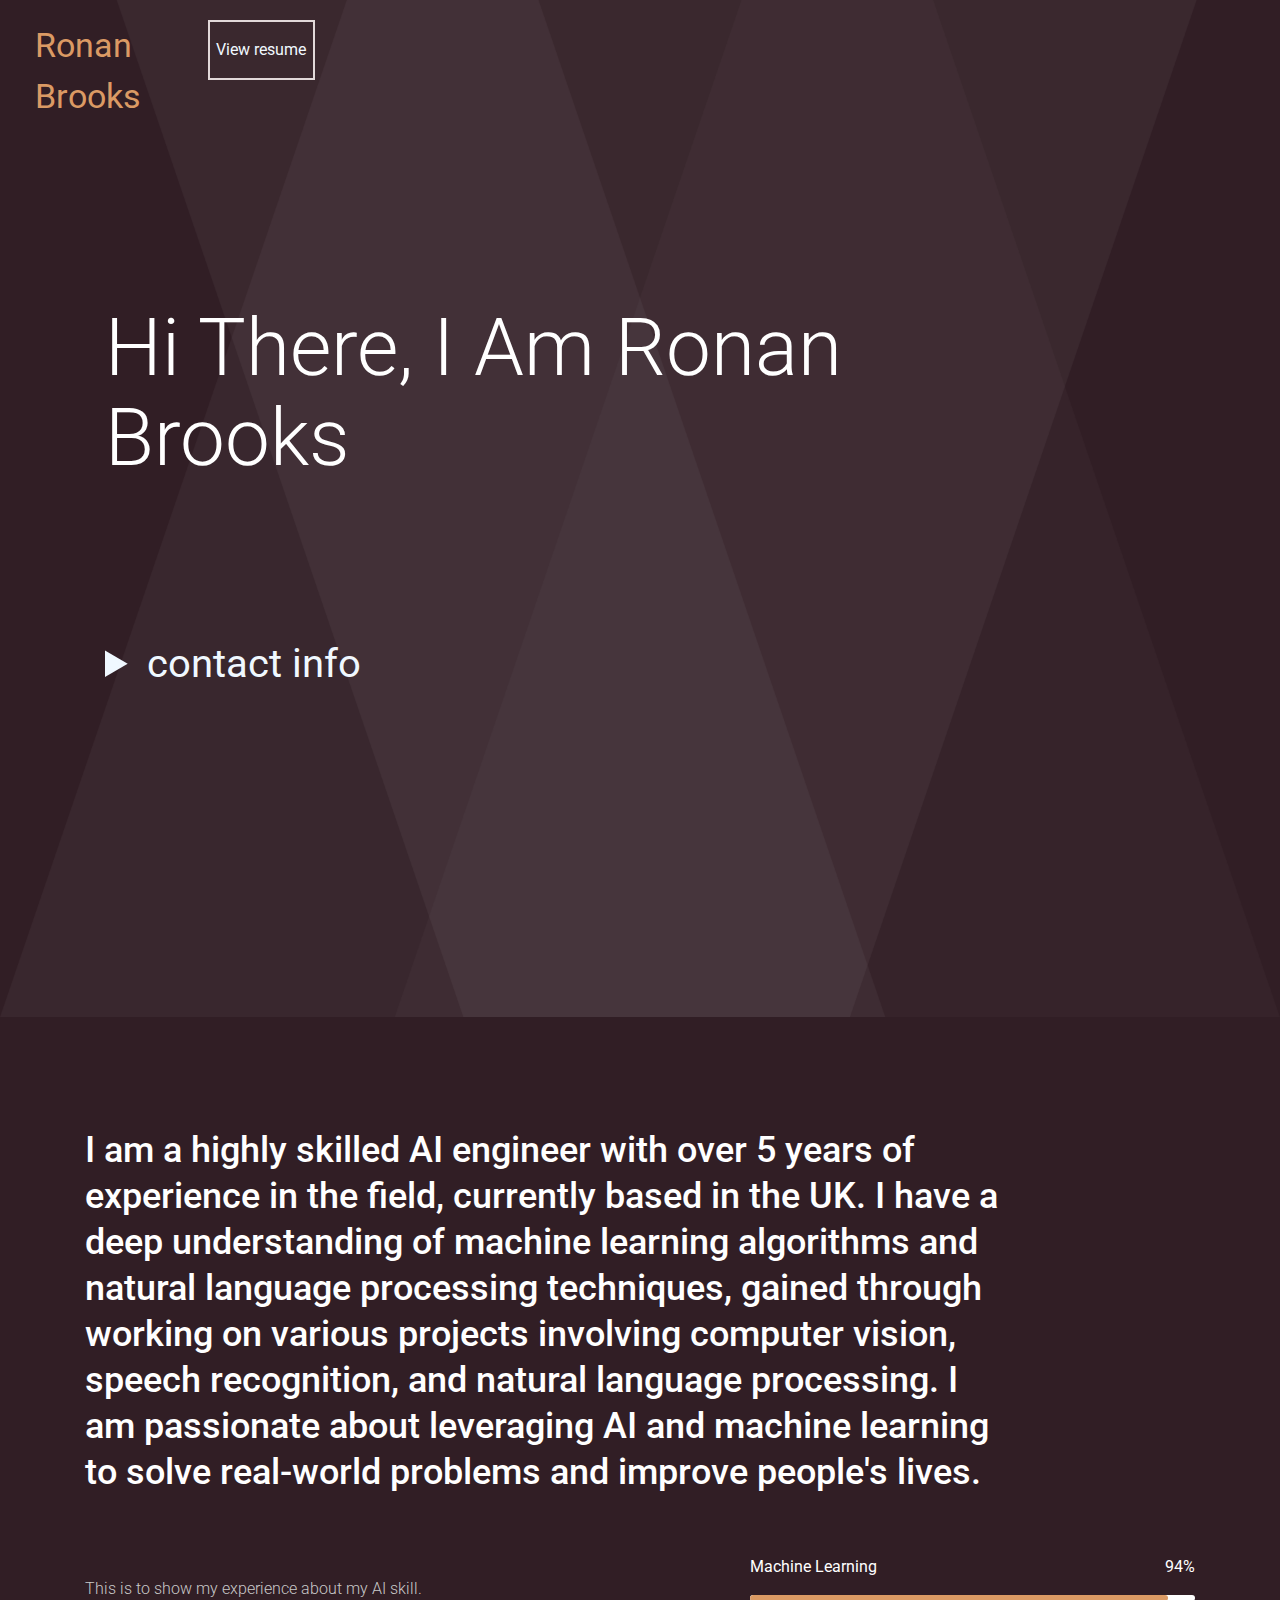
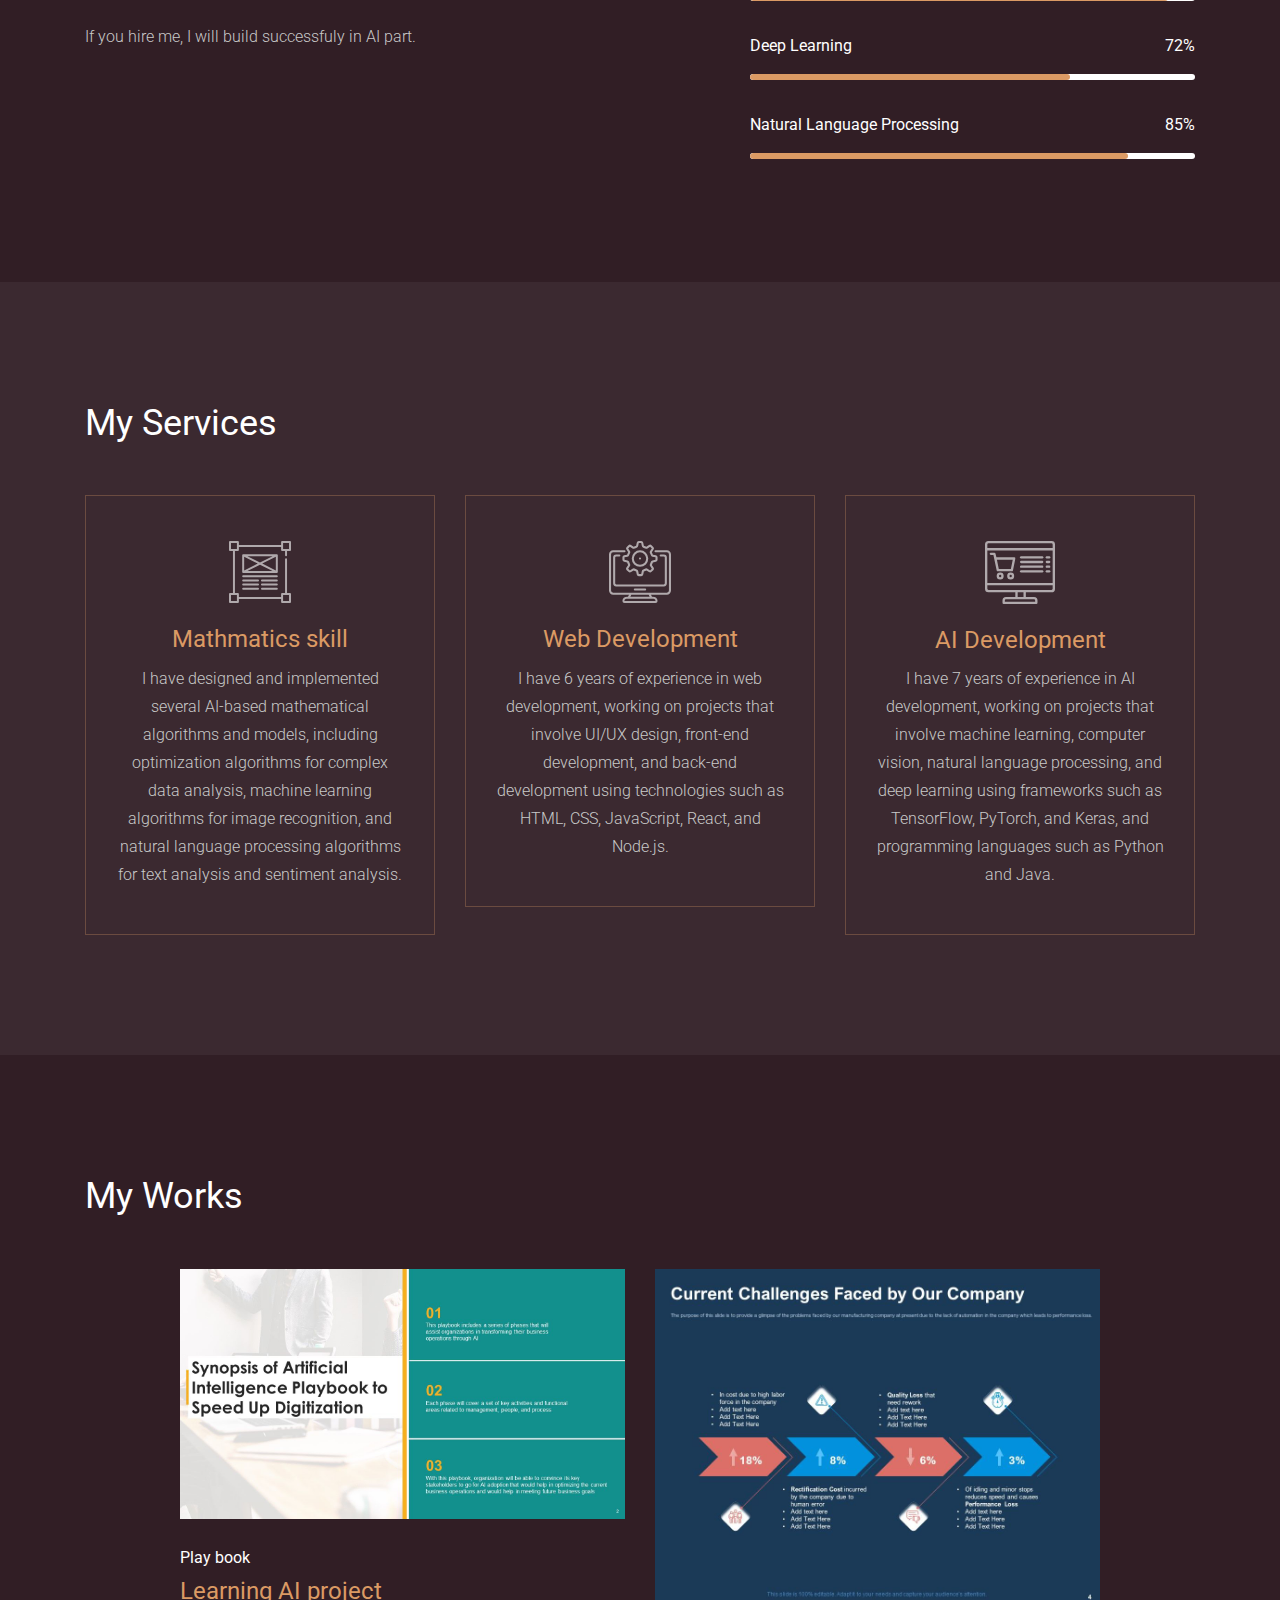
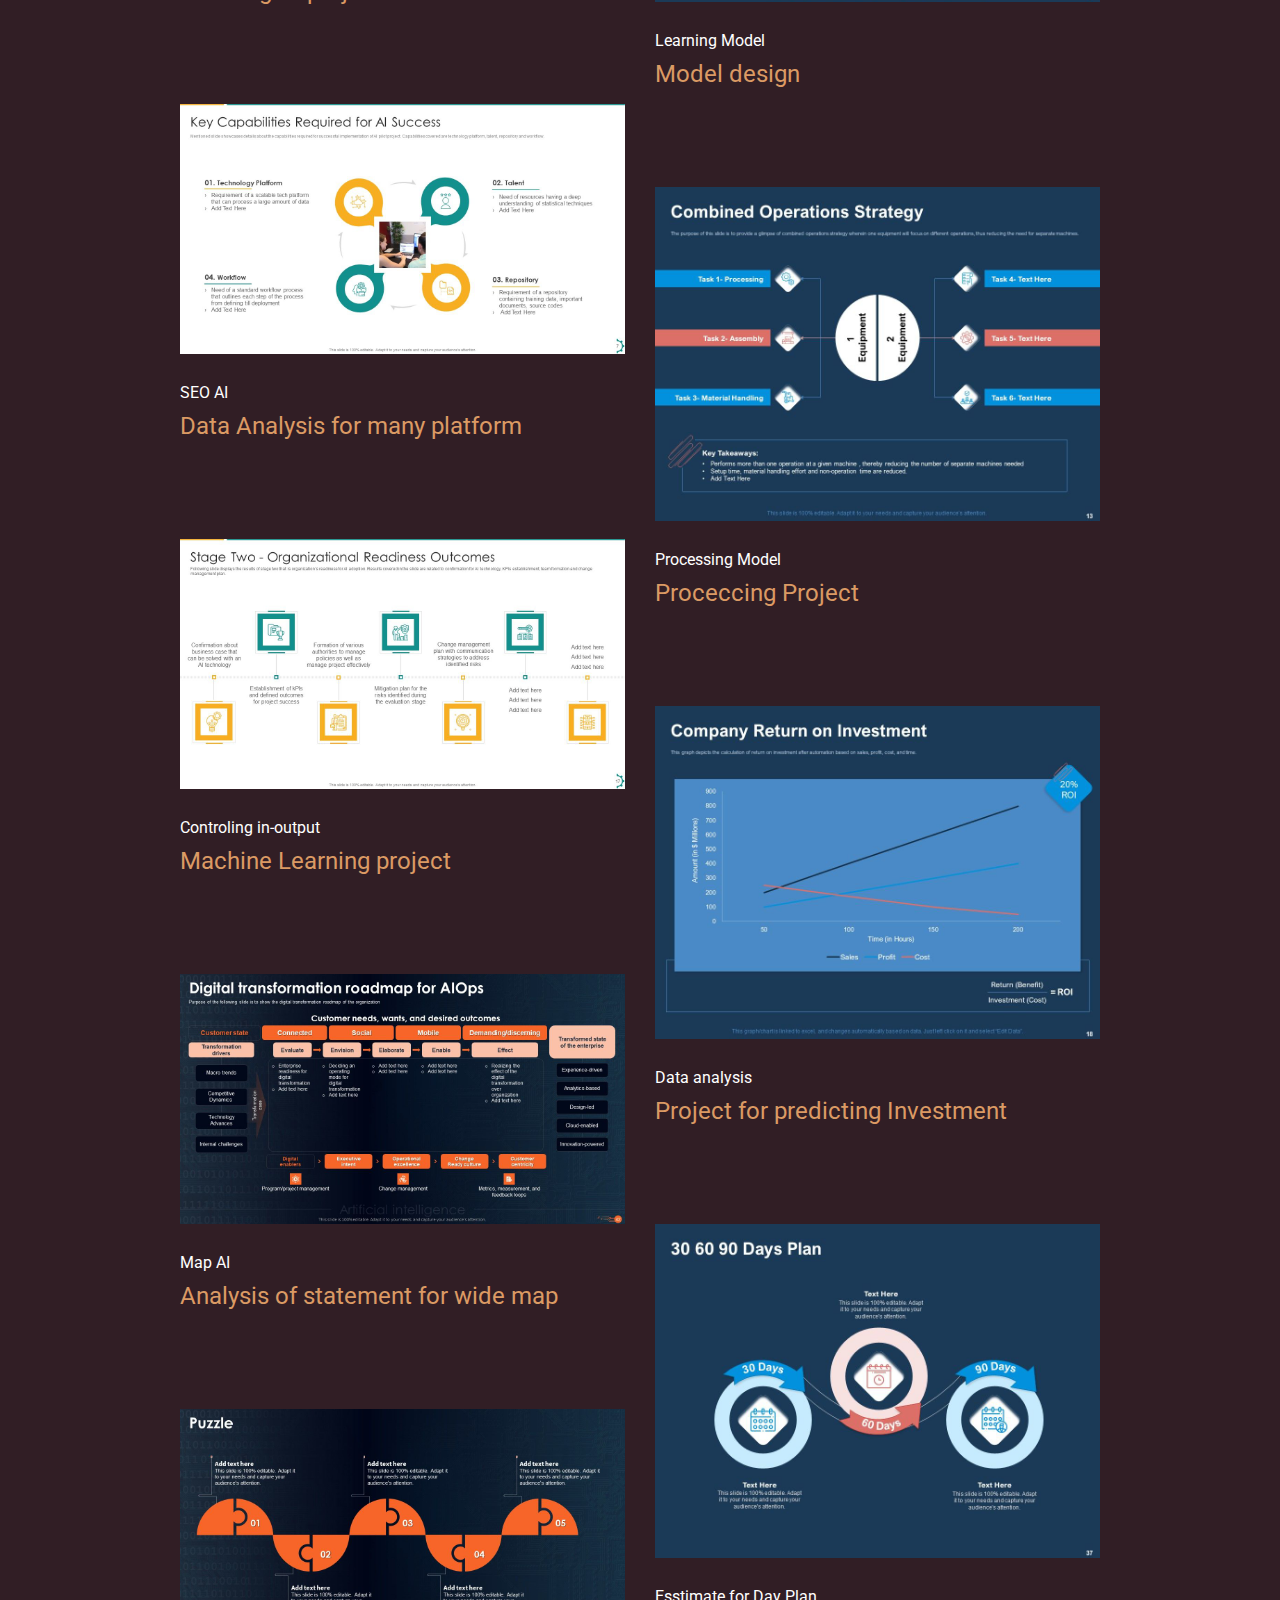
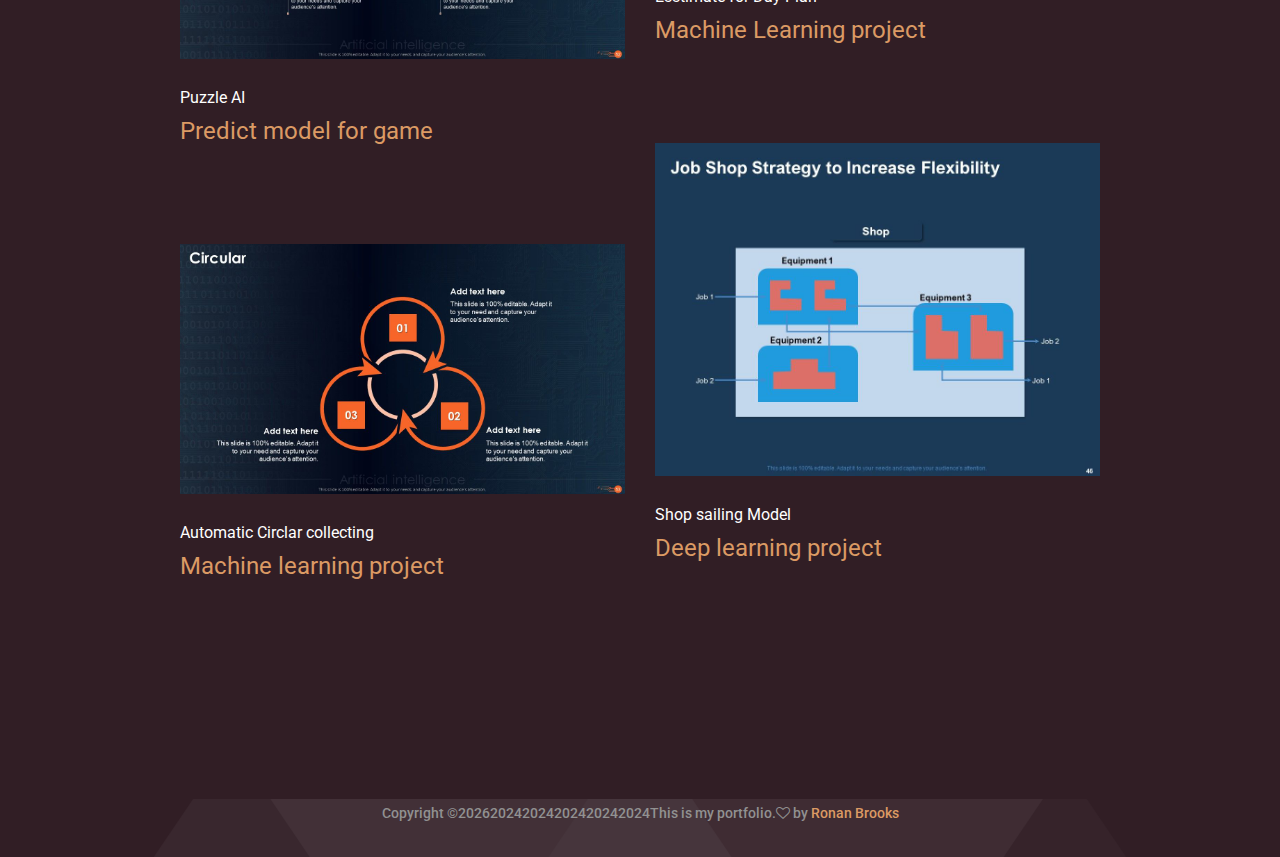
==== commit 4468bd63: "update" ====
--- a/index.html
+++ b/index.html
@@ -42,10 +42,14 @@
                     <div class="header_bottom_border">
                         <div class="row align-items-center">
                             <div class="col-xl-3 col-lg-2">
-                                <div class="logo">
+                                <div class="logo" style="width: 100%;display: flex;justify-content: space-between; ">
                                     <a href="index.html" class="logo-title">
                                         Ronan Brooks
                                     </a>
+                                    <div style="width: 130px;height: 60px; border: 2px solid rgb(226, 217, 217);  display: flex;justify-content: center;align-items: center;">
+                                        <a style="color: aliceblue;" href="../softking0503.github.io//John Doe.pdf" >View resume</a>
+                                    </div>
+                    
                                 </div>
                             </div>
                             <div class="col-xl-6 col-lg-7">
@@ -101,8 +105,18 @@
                     <div class="col-lg-9">
                         <div class="slider_text">
                             <h3>Hi there, I am Ronan Brooks 
-                                </h3>
-                        
+                                </h3><br><br><br><br>
+                                <details>
+                                    <summary style="margin-bottom: 20px;color: aliceblue;font-size: 40px;">contact info</summary>
+                                    <div>
+                                        <h4 style="color: white; font-size: 30px;">
+                                            <div>Email: softking0503@gmail.com </div><br>
+                                            <div>Date of birth: May 3, 1994</div> <br>
+                                            <div>Nationality: American</div> <br>
+                                            <div>Link: inkedin.com/Ronan</div> <br>
+                                        </h4>
+                                    </div>
+                                </details>
                         </div>
                     </div>
                     <div class="my_img d-none d-lg-block">
